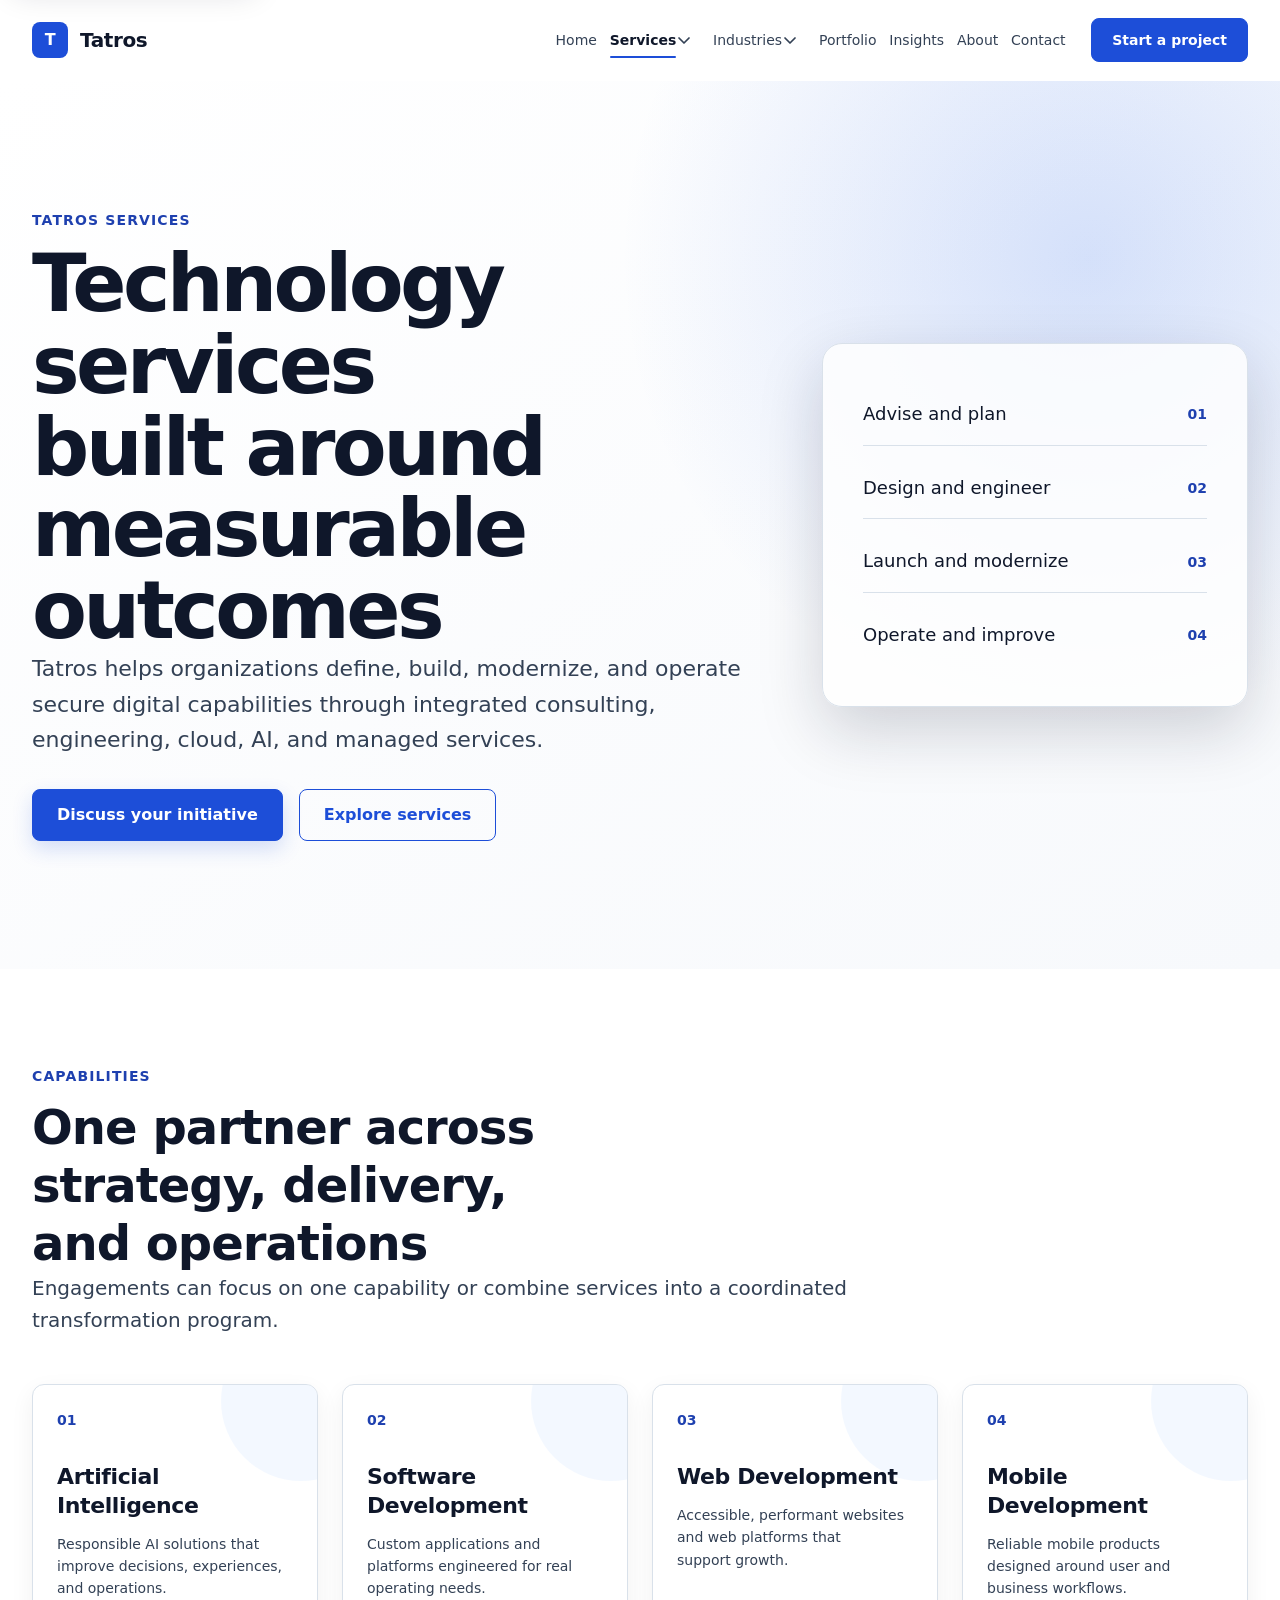
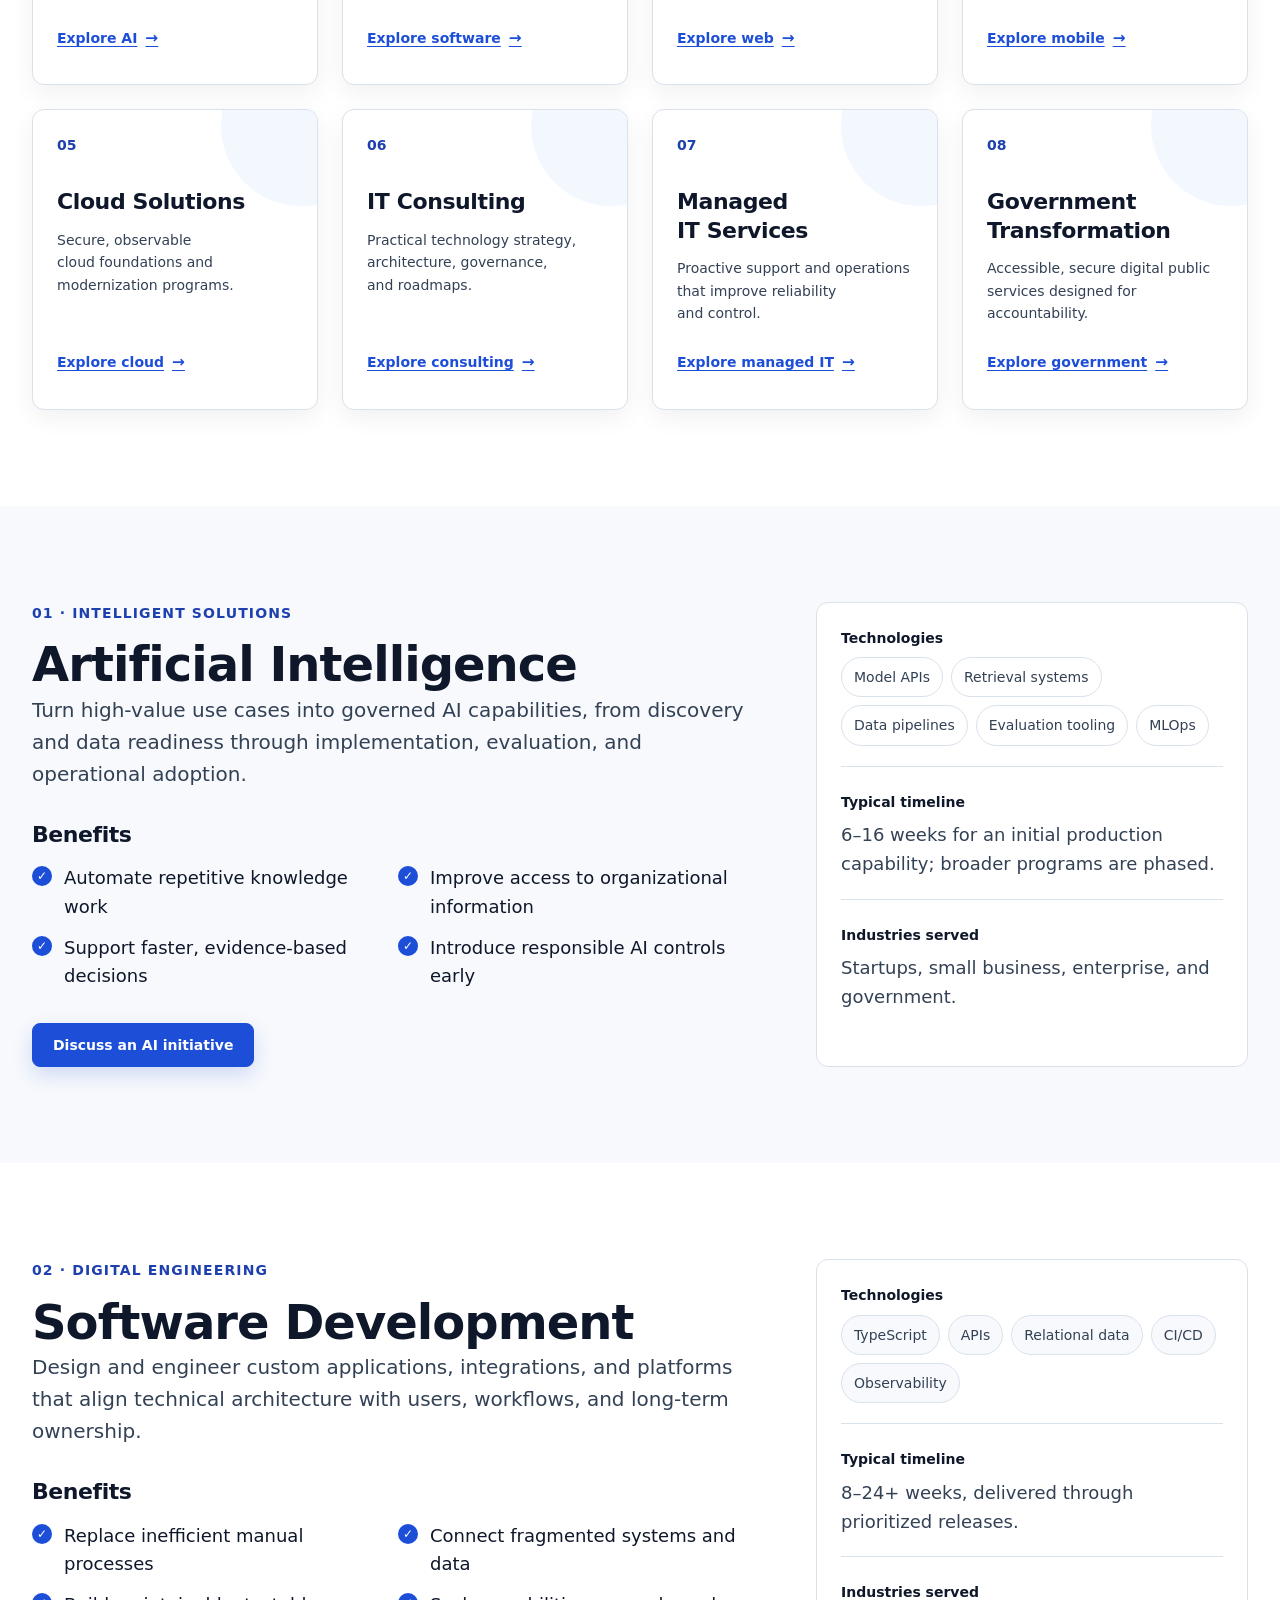
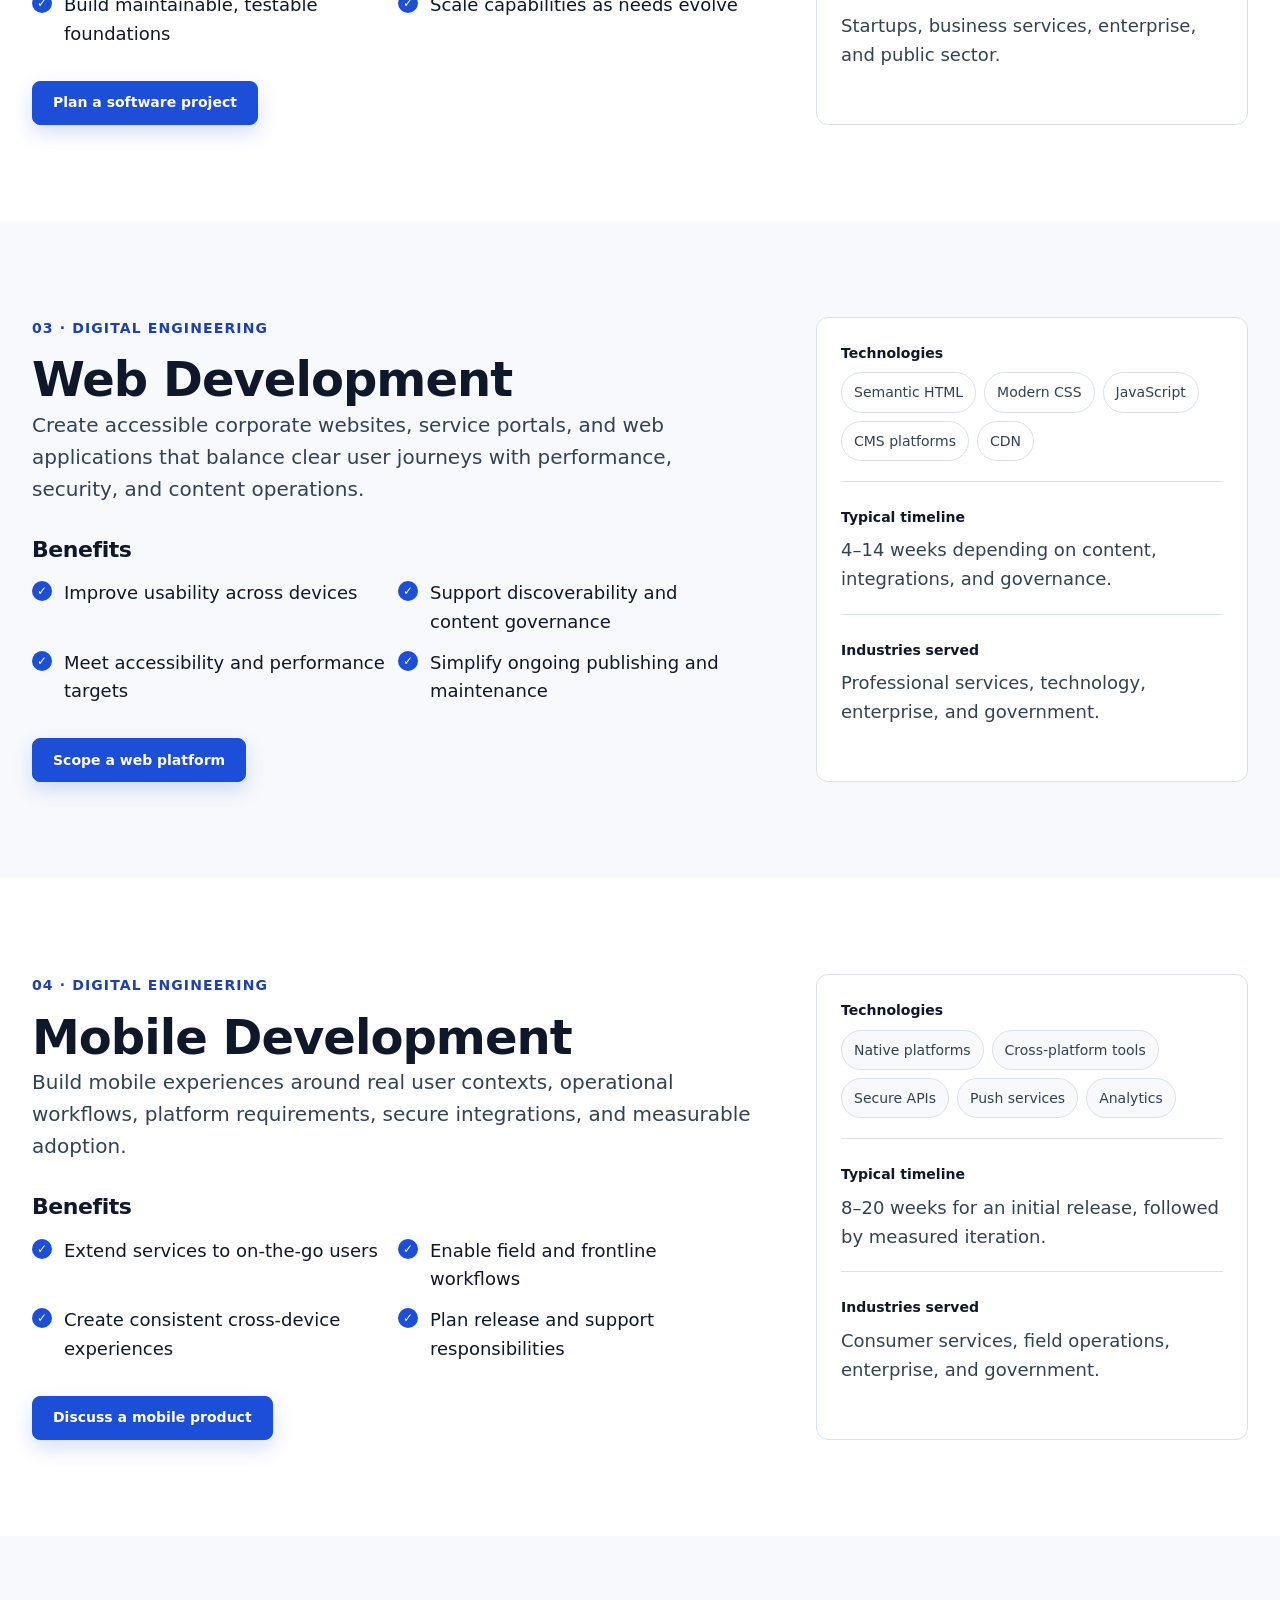
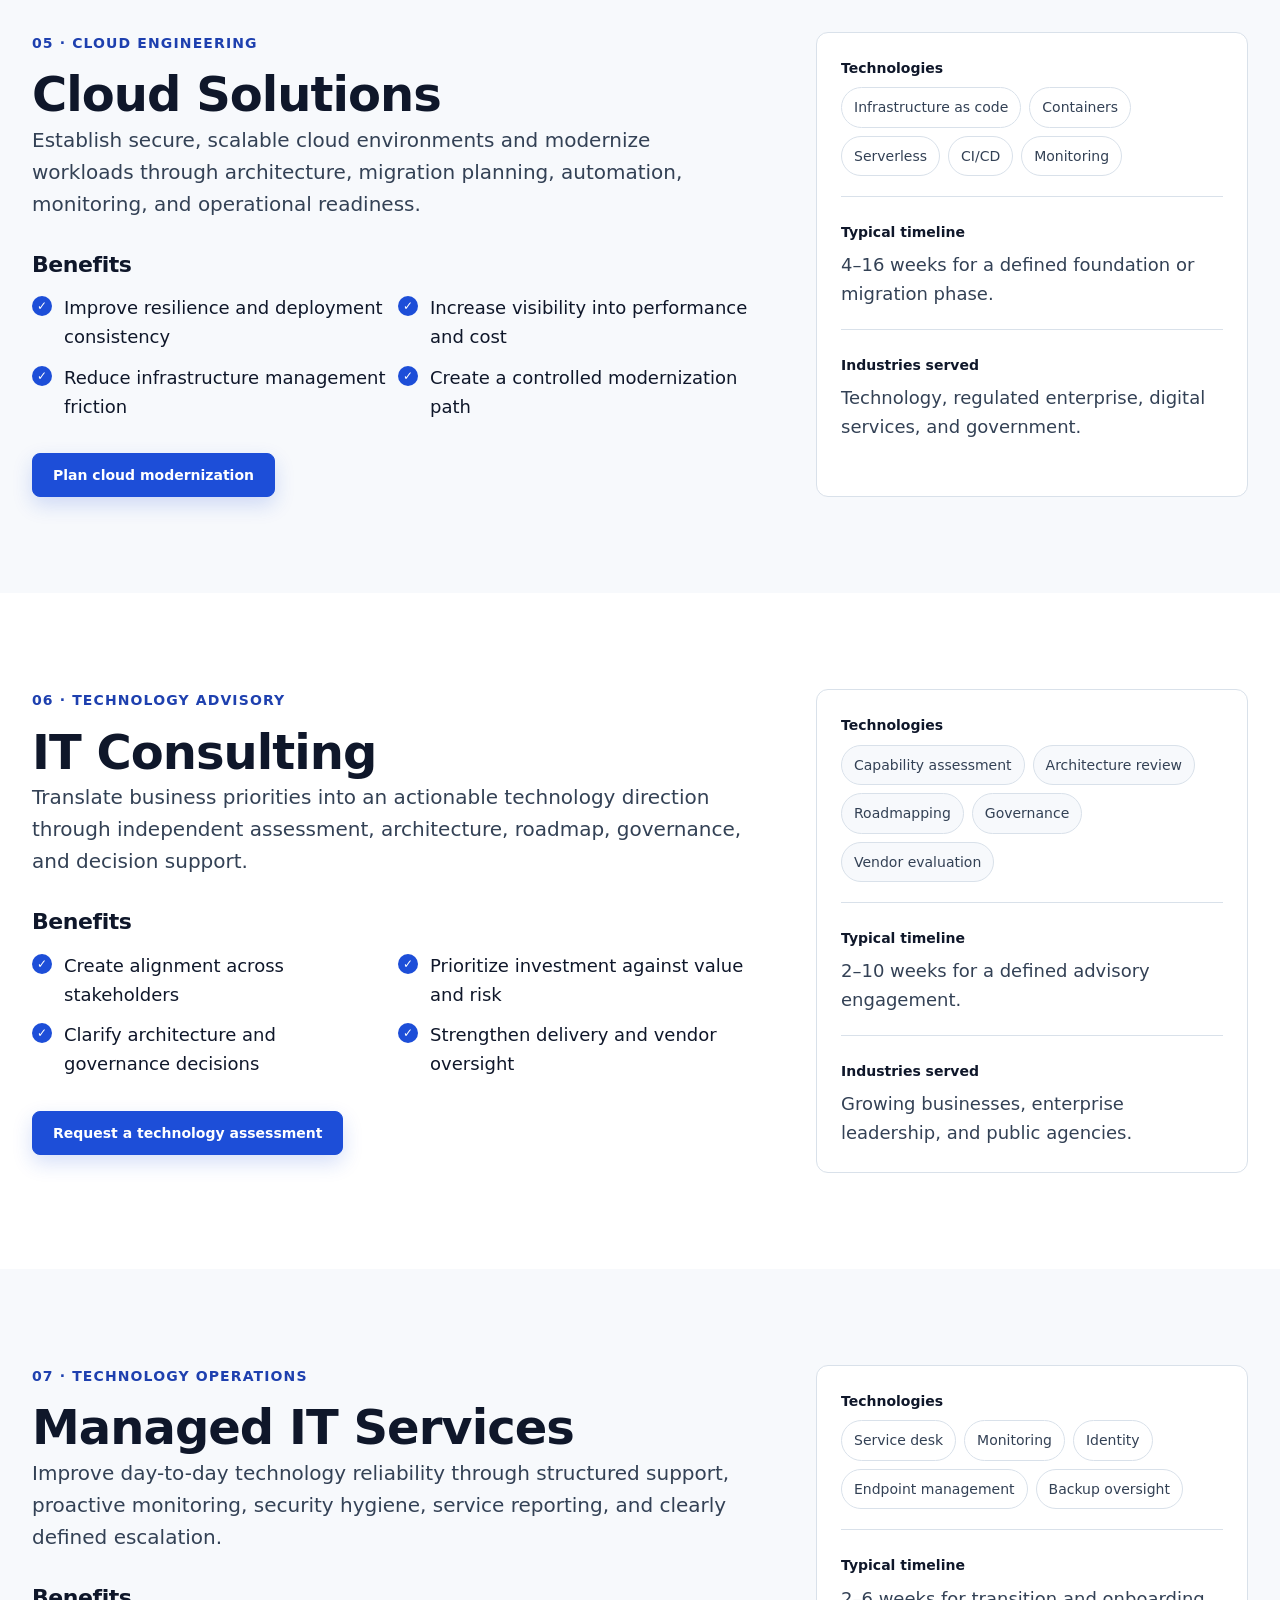
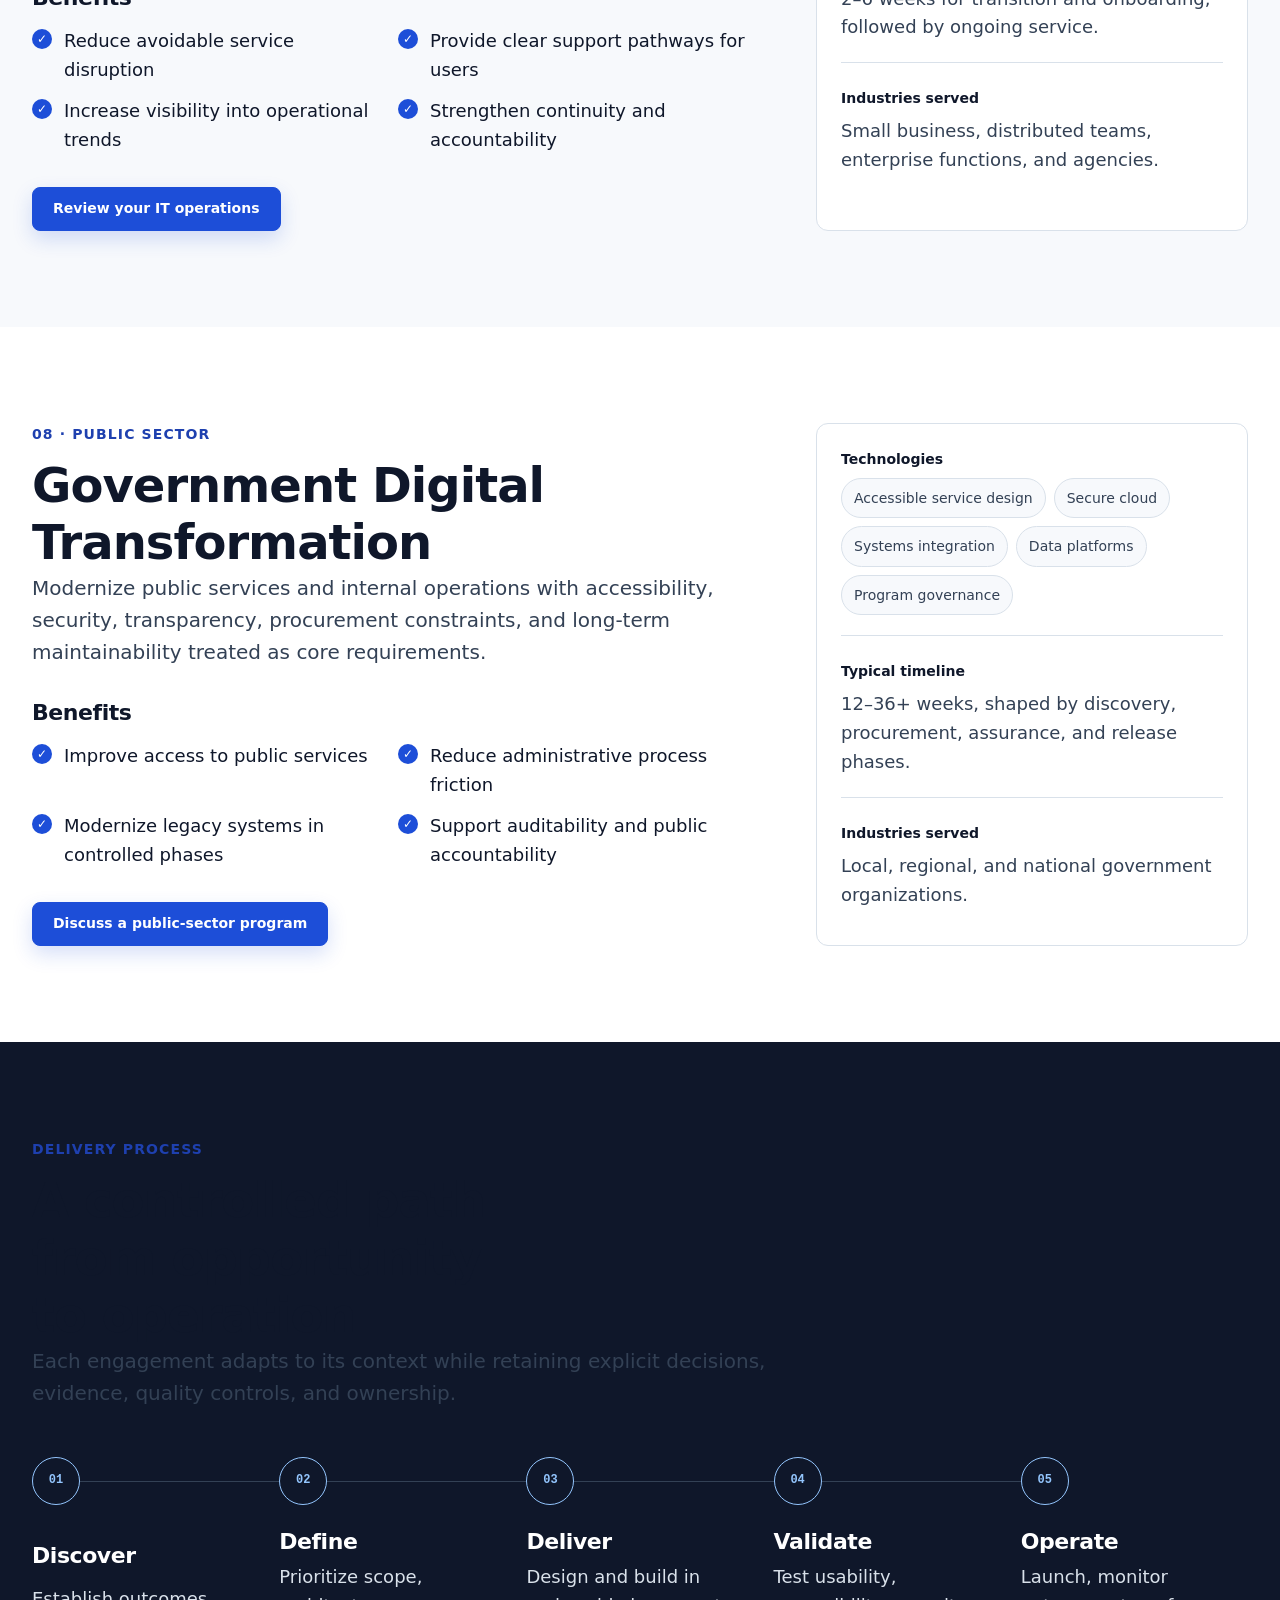
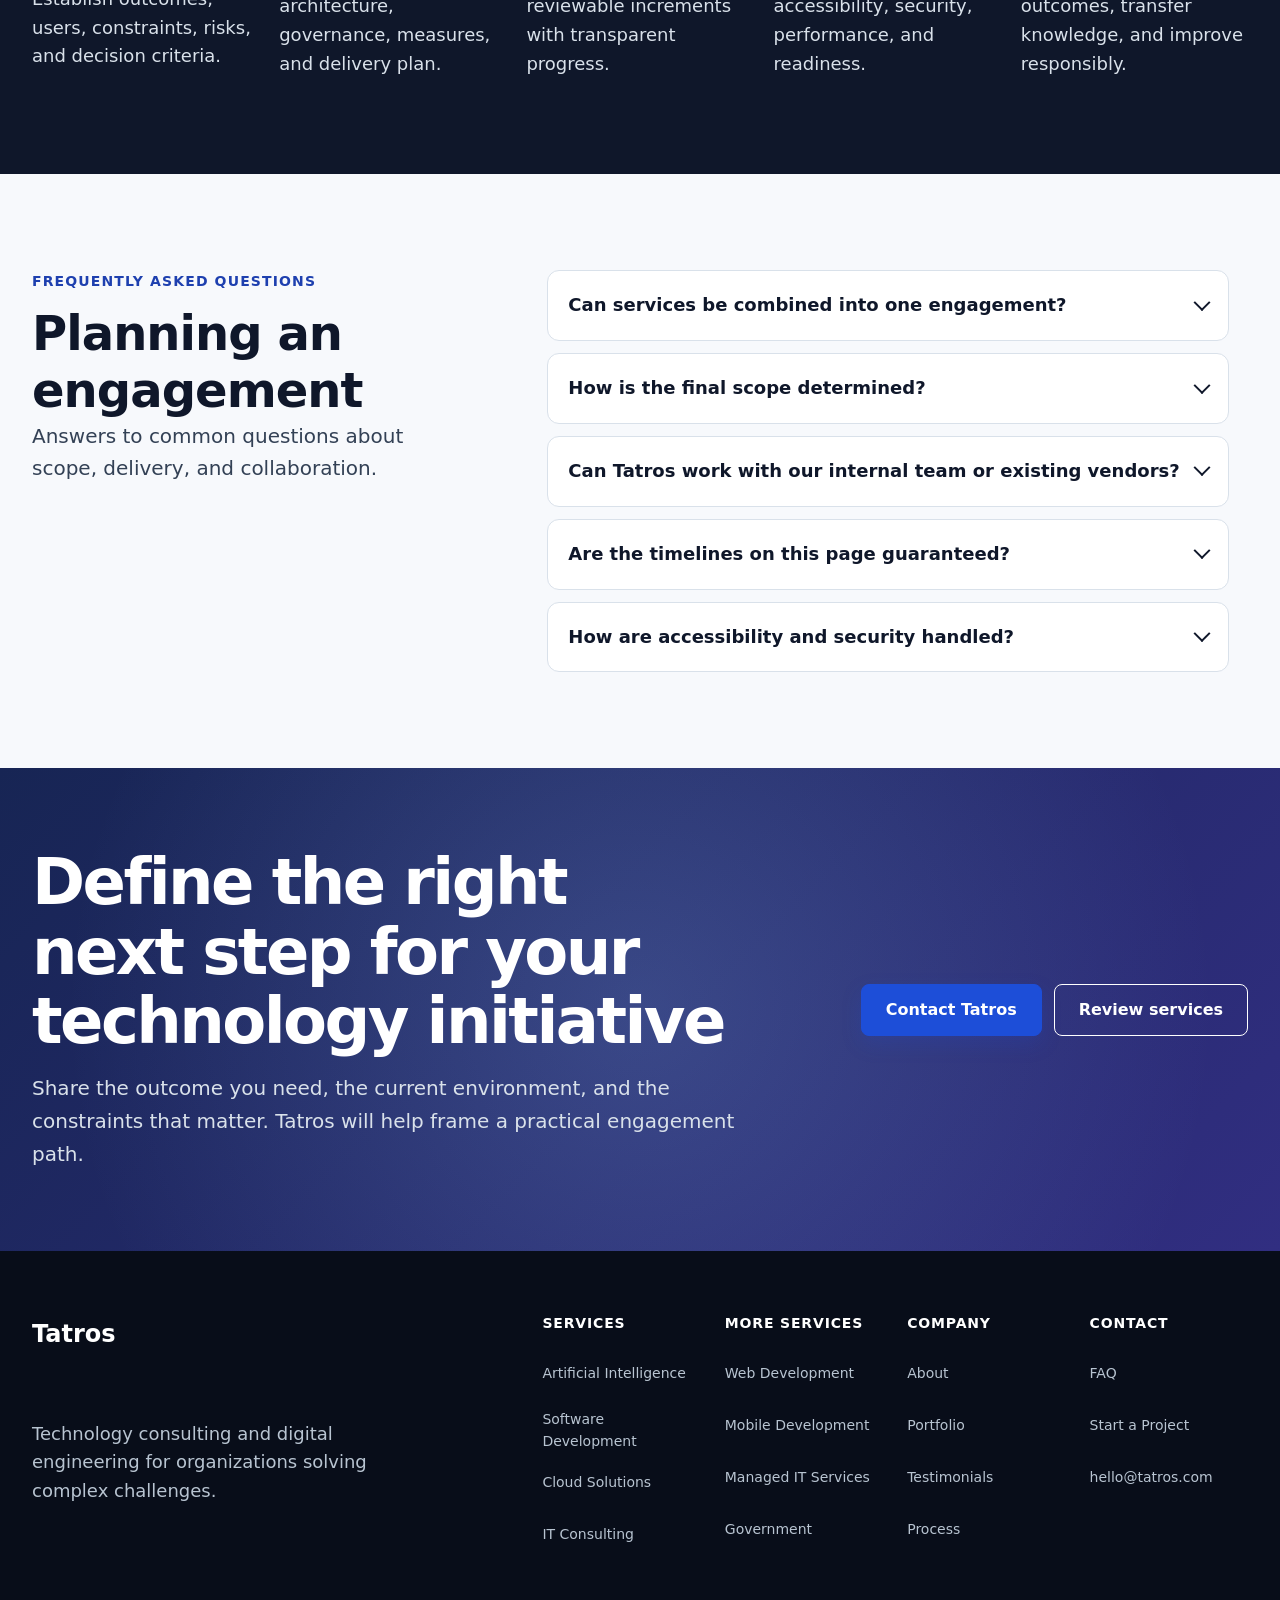
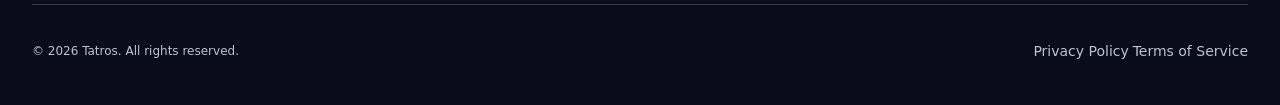
==== services.html @ bb22a1df "feat: integrate homepage, forms, and shared components" ====
<!doctype html>
<html lang="en">
  <head>
    <meta charset="utf-8">
    <meta name="viewport" content="width=device-width, initial-scale=1">
    <meta name="description" content="Explore Tatros services across artificial intelligence, software, web and mobile engineering, cloud, IT consulting, managed IT, and government digital transformation.">
    <title>Technology Consulting and Digital Engineering Services | Tatros</title>
    <link rel="stylesheet" href="css/main.css">
    <script src="js/components/navigation.js" defer></script>
  </head>
  <body>
    <a class="navigation__skip-link" href="#main-content">Skip to main content</a>

    <!-- ====================================================================
         Global Navigation
         ==================================================================== -->
    <header class="navigation" data-navigation>
      <div class="navigation__container l-container">
        <a class="navigation__logo" href="index.html" aria-label="Tatros home">
          <span class="navigation__logo-mark" aria-hidden="true">T</span>
          <span class="navigation__logo-text">Tatros</span>
        </a>
        <button class="navigation__menu-toggle" type="button" aria-expanded="false" aria-controls="primary-navigation" aria-label="Open navigation menu" data-navigation-toggle>
          <span class="navigation__menu-icon" aria-hidden="true"><span class="navigation__menu-icon-line"></span><span class="navigation__menu-icon-line"></span><span class="navigation__menu-icon-line"></span></span>
          <span class="navigation__menu-label">Menu</span>
        </button>
        <nav class="navigation__panel" id="primary-navigation" aria-label="Primary navigation" data-navigation-panel>
          <ul class="navigation__list" role="list">
            <li class="navigation__item"><a class="navigation__link" href="index.html">Home</a></li>
            <li class="navigation__item navigation__item--has-submenu" data-navigation-item>
              <div class="navigation__item-row">
                <a class="navigation__link" href="services.html" aria-current="page">Services</a>
                <button class="navigation__submenu-toggle" type="button" aria-haspopup="true" aria-expanded="false" aria-controls="services-menu" aria-label="Show Services menu" data-submenu-toggle>
                  <svg class="navigation__submenu-icon" viewBox="0 0 16 16" width="16" height="16" aria-hidden="true" focusable="false"><path d="m3 6 5 5 5-5" fill="none" stroke="currentColor" stroke-width="1.75" stroke-linecap="round" stroke-linejoin="round"></path></svg>
                </button>
              </div>
              <ul class="navigation__submenu" id="services-menu" role="list" data-submenu>
                <li><a class="navigation__submenu-link" href="#artificial-intelligence">Artificial Intelligence</a></li>
                <li><a class="navigation__submenu-link" href="#software-development">Software Development</a></li>
                <li><a class="navigation__submenu-link" href="#web-development">Web Development</a></li>
                <li><a class="navigation__submenu-link" href="#mobile-development">Mobile Development</a></li>
                <li><a class="navigation__submenu-link" href="#cloud-solutions">Cloud Solutions</a></li>
                <li><a class="navigation__submenu-link" href="#it-consulting">IT Consulting</a></li>
                <li><a class="navigation__submenu-link" href="#managed-it-services">Managed IT Services</a></li>
                <li><a class="navigation__submenu-link" href="#government-digital-transformation">Government Transformation</a></li>
              </ul>
            </li>
            <li class="navigation__item navigation__item--has-submenu" data-navigation-item>
              <div class="navigation__item-row">
                <a class="navigation__link" href="index.html#industries-title">Industries</a>
                <button class="navigation__submenu-toggle" type="button" aria-haspopup="true" aria-expanded="false" aria-controls="industries-menu" aria-label="Show Industries menu" data-submenu-toggle>
                  <svg class="navigation__submenu-icon" viewBox="0 0 16 16" width="16" height="16" aria-hidden="true" focusable="false"><path d="m3 6 5 5 5-5" fill="none" stroke="currentColor" stroke-width="1.75" stroke-linecap="round" stroke-linejoin="round"></path></svg>
                </button>
              </div>
              <ul class="navigation__submenu" id="industries-menu" role="list" data-submenu>
                <li><a class="navigation__submenu-link" href="index.html#industries-title">Startups</a></li>
                <li><a class="navigation__submenu-link" href="index.html#industries-title">Small Business</a></li>
                <li><a class="navigation__submenu-link" href="index.html#industries-title">Enterprise</a></li>
                <li><a class="navigation__submenu-link" href="#government-digital-transformation">Government</a></li>
              </ul>
            </li>
            <li class="navigation__item"><a class="navigation__link" href="index.html#projects-title">Portfolio</a></li>
            <li class="navigation__item"><a class="navigation__link" href="/blog/">Insights</a></li>
            <li class="navigation__item"><a class="navigation__link" href="index.html#why-tatros-title">About</a></li>
            <li class="navigation__item"><a class="navigation__link" href="#contact">Contact</a></li>
          </ul>
          <a class="navigation__cta" href="#contact">Start a project</a>
        </nav>
      </div>
      <button class="navigation__overlay" type="button" aria-label="Close navigation menu" tabindex="-1" data-navigation-overlay></button>
    </header>

    <main class="services-page" id="main-content" tabindex="-1">
      <!-- ==================================================================
           Services Hero
           ================================================================== -->
      <section class="services-page-hero" aria-labelledby="services-hero-title">
        <div class="services-page-hero__layout l-container">
          <div>
            <p class="services-page__eyebrow">Tatros Services</p>
            <h1 class="services-page-hero__title" id="services-hero-title">Technology services built around measurable outcomes</h1>
            <p class="services-page-hero__description">Tatros helps organizations define, build, modernize, and operate secure digital capabilities through integrated consulting, engineering, cloud, AI, and managed services.</p>
            <div class="services-page-hero__actions" aria-label="Services introduction actions">
              <a class="button button--primary button--large" href="#contact">Discuss your initiative</a>
              <a class="button button--outline button--large" href="#services-overview">Explore services</a>
            </div>
          </div>
          <aside class="services-page-hero__summary" aria-label="Service model summary">
            <div class="services-page-hero__summary-item"><span>Advise and plan</span><span class="services-page-hero__summary-index">01</span></div>
            <div class="services-page-hero__summary-item"><span>Design and engineer</span><span class="services-page-hero__summary-index">02</span></div>
            <div class="services-page-hero__summary-item"><span>Launch and modernize</span><span class="services-page-hero__summary-index">03</span></div>
            <div class="services-page-hero__summary-item"><span>Operate and improve</span><span class="services-page-hero__summary-index">04</span></div>
          </aside>
        </div>
      </section>

      <!-- ==================================================================
           Services Overview
           ================================================================== -->
      <section class="services-page__section" id="services-overview" aria-labelledby="services-overview-title">
        <div class="l-container">
          <header class="services-overview__header">
            <p class="services-page__eyebrow">Capabilities</p>
            <h2 class="services-page__heading" id="services-overview-title">One partner across strategy, delivery, and operations</h2>
            <p class="services-page__intro">Engagements can focus on one capability or combine services into a coordinated transformation program.</p>
          </header>
          <ul class="services-overview__grid" role="list">
            <li><article class="card card--service card--interactive services-overview__card"><div class="card__body"><span class="services-overview__number">01</span><h3 class="card__title">Artificial Intelligence</h3><p class="card__description">Responsible AI solutions that improve decisions, experiences, and operations.</p></div><footer class="card__footer"><a class="card__link" href="#artificial-intelligence">Explore AI</a></footer></article></li>
            <li><article class="card card--service card--interactive services-overview__card"><div class="card__body"><span class="services-overview__number">02</span><h3 class="card__title">Software Development</h3><p class="card__description">Custom applications and platforms engineered for real operating needs.</p></div><footer class="card__footer"><a class="card__link" href="#software-development">Explore software</a></footer></article></li>
            <li><article class="card card--service card--interactive services-overview__card"><div class="card__body"><span class="services-overview__number">03</span><h3 class="card__title">Web Development</h3><p class="card__description">Accessible, performant websites and web platforms that support growth.</p></div><footer class="card__footer"><a class="card__link" href="#web-development">Explore web</a></footer></article></li>
            <li><article class="card card--service card--interactive services-overview__card"><div class="card__body"><span class="services-overview__number">04</span><h3 class="card__title">Mobile Development</h3><p class="card__description">Reliable mobile products designed around user and business workflows.</p></div><footer class="card__footer"><a class="card__link" href="#mobile-development">Explore mobile</a></footer></article></li>
            <li><article class="card card--service card--interactive services-overview__card"><div class="card__body"><span class="services-overview__number">05</span><h3 class="card__title">Cloud Solutions</h3><p class="card__description">Secure, observable cloud foundations and modernization programs.</p></div><footer class="card__footer"><a class="card__link" href="#cloud-solutions">Explore cloud</a></footer></article></li>
            <li><article class="card card--service card--interactive services-overview__card"><div class="card__body"><span class="services-overview__number">06</span><h3 class="card__title">IT Consulting</h3><p class="card__description">Practical technology strategy, architecture, governance, and roadmaps.</p></div><footer class="card__footer"><a class="card__link" href="#it-consulting">Explore consulting</a></footer></article></li>
            <li><article class="card card--service card--interactive services-overview__card"><div class="card__body"><span class="services-overview__number">07</span><h3 class="card__title">Managed IT Services</h3><p class="card__description">Proactive support and operations that improve reliability and control.</p></div><footer class="card__footer"><a class="card__link" href="#managed-it-services">Explore managed IT</a></footer></article></li>
            <li><article class="card card--service card--interactive services-overview__card"><div class="card__body"><span class="services-overview__number">08</span><h3 class="card__title">Government Transformation</h3><p class="card__description">Accessible, secure digital public services designed for accountability.</p></div><footer class="card__footer"><a class="card__link" href="#government-digital-transformation">Explore government</a></footer></article></li>
          </ul>
        </div>
      </section>

      <!-- ==================================================================
           Artificial Intelligence
           ================================================================== -->
      <section class="services-page__section services-page__section--subtle service-detail" id="artificial-intelligence" aria-labelledby="artificial-intelligence-title">
        <div class="service-detail__layout l-container">
          <div><p class="services-page__eyebrow">01 · Intelligent Solutions</p><h2 id="artificial-intelligence-title">Artificial Intelligence</h2><p class="service-detail__description">Turn high-value use cases into governed AI capabilities, from discovery and data readiness through implementation, evaluation, and operational adoption.</p><h3 class="service-detail__subheading">Benefits</h3><ul class="service-detail__benefits"><li class="service-detail__benefit">Automate repetitive knowledge work</li><li class="service-detail__benefit">Improve access to organizational information</li><li class="service-detail__benefit">Support faster, evidence-based decisions</li><li class="service-detail__benefit">Introduce responsible AI controls early</li></ul><div class="service-detail__actions"><a class="button button--primary" href="#contact">Discuss an AI initiative</a></div></div>
          <aside class="card card--feature" aria-label="Artificial Intelligence engagement details"><div class="card__body"><dl class="service-detail__facts"><div class="service-detail__fact"><dt>Technologies</dt><dd><ul class="service-detail__technologies" role="list"><li class="service-detail__technology">Model APIs</li><li class="service-detail__technology">Retrieval systems</li><li class="service-detail__technology">Data pipelines</li><li class="service-detail__technology">Evaluation tooling</li><li class="service-detail__technology">MLOps</li></ul></dd></div><div class="service-detail__fact"><dt>Typical timeline</dt><dd>6–16 weeks for an initial production capability; broader programs are phased.</dd></div><div class="service-detail__fact"><dt>Industries served</dt><dd>Startups, small business, enterprise, and government.</dd></div></dl></div></aside>
        </div>
      </section>

      <!-- ==================================================================
           Software Development
           ================================================================== -->
      <section class="services-page__section service-detail" id="software-development" aria-labelledby="software-development-title">
        <div class="service-detail__layout l-container">
          <div><p class="services-page__eyebrow">02 · Digital Engineering</p><h2 id="software-development-title">Software Development</h2><p class="service-detail__description">Design and engineer custom applications, integrations, and platforms that align technical architecture with users, workflows, and long-term ownership.</p><h3 class="service-detail__subheading">Benefits</h3><ul class="service-detail__benefits"><li class="service-detail__benefit">Replace inefficient manual processes</li><li class="service-detail__benefit">Connect fragmented systems and data</li><li class="service-detail__benefit">Build maintainable, testable foundations</li><li class="service-detail__benefit">Scale capabilities as needs evolve</li></ul><div class="service-detail__actions"><a class="button button--primary" href="#contact">Plan a software project</a></div></div>
          <aside class="card card--feature" aria-label="Software Development engagement details"><div class="card__body"><dl class="service-detail__facts"><div class="service-detail__fact"><dt>Technologies</dt><dd><ul class="service-detail__technologies" role="list"><li class="service-detail__technology">TypeScript</li><li class="service-detail__technology">APIs</li><li class="service-detail__technology">Relational data</li><li class="service-detail__technology">CI/CD</li><li class="service-detail__technology">Observability</li></ul></dd></div><div class="service-detail__fact"><dt>Typical timeline</dt><dd>8–24+ weeks, delivered through prioritized releases.</dd></div><div class="service-detail__fact"><dt>Industries served</dt><dd>Startups, business services, enterprise, and public sector.</dd></div></dl></div></aside>
        </div>
      </section>

      <!-- ==================================================================
           Web Development
           ================================================================== -->
      <section class="services-page__section services-page__section--subtle service-detail" id="web-development" aria-labelledby="web-development-title">
        <div class="service-detail__layout l-container">
          <div><p class="services-page__eyebrow">03 · Digital Engineering</p><h2 id="web-development-title">Web Development</h2><p class="service-detail__description">Create accessible corporate websites, service portals, and web applications that balance clear user journeys with performance, security, and content operations.</p><h3 class="service-detail__subheading">Benefits</h3><ul class="service-detail__benefits"><li class="service-detail__benefit">Improve usability across devices</li><li class="service-detail__benefit">Support discoverability and content governance</li><li class="service-detail__benefit">Meet accessibility and performance targets</li><li class="service-detail__benefit">Simplify ongoing publishing and maintenance</li></ul><div class="service-detail__actions"><a class="button button--primary" href="#contact">Scope a web platform</a></div></div>
          <aside class="card card--feature" aria-label="Web Development engagement details"><div class="card__body"><dl class="service-detail__facts"><div class="service-detail__fact"><dt>Technologies</dt><dd><ul class="service-detail__technologies" role="list"><li class="service-detail__technology">Semantic HTML</li><li class="service-detail__technology">Modern CSS</li><li class="service-detail__technology">JavaScript</li><li class="service-detail__technology">CMS platforms</li><li class="service-detail__technology">CDN</li></ul></dd></div><div class="service-detail__fact"><dt>Typical timeline</dt><dd>4–14 weeks depending on content, integrations, and governance.</dd></div><div class="service-detail__fact"><dt>Industries served</dt><dd>Professional services, technology, enterprise, and government.</dd></div></dl></div></aside>
        </div>
      </section>

      <!-- ==================================================================
           Mobile Development
           ================================================================== -->
      <section class="services-page__section service-detail" id="mobile-development" aria-labelledby="mobile-development-title">
        <div class="service-detail__layout l-container">
          <div><p class="services-page__eyebrow">04 · Digital Engineering</p><h2 id="mobile-development-title">Mobile Development</h2><p class="service-detail__description">Build mobile experiences around real user contexts, operational workflows, platform requirements, secure integrations, and measurable adoption.</p><h3 class="service-detail__subheading">Benefits</h3><ul class="service-detail__benefits"><li class="service-detail__benefit">Extend services to on-the-go users</li><li class="service-detail__benefit">Enable field and frontline workflows</li><li class="service-detail__benefit">Create consistent cross-device experiences</li><li class="service-detail__benefit">Plan release and support responsibilities</li></ul><div class="service-detail__actions"><a class="button button--primary" href="#contact">Discuss a mobile product</a></div></div>
          <aside class="card card--feature" aria-label="Mobile Development engagement details"><div class="card__body"><dl class="service-detail__facts"><div class="service-detail__fact"><dt>Technologies</dt><dd><ul class="service-detail__technologies" role="list"><li class="service-detail__technology">Native platforms</li><li class="service-detail__technology">Cross-platform tools</li><li class="service-detail__technology">Secure APIs</li><li class="service-detail__technology">Push services</li><li class="service-detail__technology">Analytics</li></ul></dd></div><div class="service-detail__fact"><dt>Typical timeline</dt><dd>8–20 weeks for an initial release, followed by measured iteration.</dd></div><div class="service-detail__fact"><dt>Industries served</dt><dd>Consumer services, field operations, enterprise, and government.</dd></div></dl></div></aside>
        </div>
      </section>

      <!-- ==================================================================
           Cloud Solutions
           ================================================================== -->
      <section class="services-page__section services-page__section--subtle service-detail" id="cloud-solutions" aria-labelledby="cloud-solutions-title">
        <div class="service-detail__layout l-container">
          <div><p class="services-page__eyebrow">05 · Cloud Engineering</p><h2 id="cloud-solutions-title">Cloud Solutions</h2><p class="service-detail__description">Establish secure, scalable cloud environments and modernize workloads through architecture, migration planning, automation, monitoring, and operational readiness.</p><h3 class="service-detail__subheading">Benefits</h3><ul class="service-detail__benefits"><li class="service-detail__benefit">Improve resilience and deployment consistency</li><li class="service-detail__benefit">Increase visibility into performance and cost</li><li class="service-detail__benefit">Reduce infrastructure management friction</li><li class="service-detail__benefit">Create a controlled modernization path</li></ul><div class="service-detail__actions"><a class="button button--primary" href="#contact">Plan cloud modernization</a></div></div>
          <aside class="card card--feature" aria-label="Cloud Solutions engagement details"><div class="card__body"><dl class="service-detail__facts"><div class="service-detail__fact"><dt>Technologies</dt><dd><ul class="service-detail__technologies" role="list"><li class="service-detail__technology">Infrastructure as code</li><li class="service-detail__technology">Containers</li><li class="service-detail__technology">Serverless</li><li class="service-detail__technology">CI/CD</li><li class="service-detail__technology">Monitoring</li></ul></dd></div><div class="service-detail__fact"><dt>Typical timeline</dt><dd>4–16 weeks for a defined foundation or migration phase.</dd></div><div class="service-detail__fact"><dt>Industries served</dt><dd>Technology, regulated enterprise, digital services, and government.</dd></div></dl></div></aside>
        </div>
      </section>

      <!-- ==================================================================
           IT Consulting
           ================================================================== -->
      <section class="services-page__section service-detail" id="it-consulting" aria-labelledby="it-consulting-title">
        <div class="service-detail__layout l-container">
          <div><p class="services-page__eyebrow">06 · Technology Advisory</p><h2 id="it-consulting-title">IT Consulting</h2><p class="service-detail__description">Translate business priorities into an actionable technology direction through independent assessment, architecture, roadmap, governance, and decision support.</p><h3 class="service-detail__subheading">Benefits</h3><ul class="service-detail__benefits"><li class="service-detail__benefit">Create alignment across stakeholders</li><li class="service-detail__benefit">Prioritize investment against value and risk</li><li class="service-detail__benefit">Clarify architecture and governance decisions</li><li class="service-detail__benefit">Strengthen delivery and vendor oversight</li></ul><div class="service-detail__actions"><a class="button button--primary" href="#contact">Request a technology assessment</a></div></div>
          <aside class="card card--feature" aria-label="IT Consulting engagement details"><div class="card__body"><dl class="service-detail__facts"><div class="service-detail__fact"><dt>Technologies</dt><dd><ul class="service-detail__technologies" role="list"><li class="service-detail__technology">Capability assessment</li><li class="service-detail__technology">Architecture review</li><li class="service-detail__technology">Roadmapping</li><li class="service-detail__technology">Governance</li><li class="service-detail__technology">Vendor evaluation</li></ul></dd></div><div class="service-detail__fact"><dt>Typical timeline</dt><dd>2–10 weeks for a defined advisory engagement.</dd></div><div class="service-detail__fact"><dt>Industries served</dt><dd>Growing businesses, enterprise leadership, and public agencies.</dd></div></dl></div></aside>
        </div>
      </section>

      <!-- ==================================================================
           Managed IT Services
           ================================================================== -->
      <section class="services-page__section services-page__section--subtle service-detail" id="managed-it-services" aria-labelledby="managed-it-services-title">
        <div class="service-detail__layout l-container">
          <div><p class="services-page__eyebrow">07 · Technology Operations</p><h2 id="managed-it-services-title">Managed IT Services</h2><p class="service-detail__description">Improve day-to-day technology reliability through structured support, proactive monitoring, security hygiene, service reporting, and clearly defined escalation.</p><h3 class="service-detail__subheading">Benefits</h3><ul class="service-detail__benefits"><li class="service-detail__benefit">Reduce avoidable service disruption</li><li class="service-detail__benefit">Provide clear support pathways for users</li><li class="service-detail__benefit">Increase visibility into operational trends</li><li class="service-detail__benefit">Strengthen continuity and accountability</li></ul><div class="service-detail__actions"><a class="button button--primary" href="#contact">Review your IT operations</a></div></div>
          <aside class="card card--feature" aria-label="Managed IT Services engagement details"><div class="card__body"><dl class="service-detail__facts"><div class="service-detail__fact"><dt>Technologies</dt><dd><ul class="service-detail__technologies" role="list"><li class="service-detail__technology">Service desk</li><li class="service-detail__technology">Monitoring</li><li class="service-detail__technology">Identity</li><li class="service-detail__technology">Endpoint management</li><li class="service-detail__technology">Backup oversight</li></ul></dd></div><div class="service-detail__fact"><dt>Typical timeline</dt><dd>2–6 weeks for transition and onboarding, followed by ongoing service.</dd></div><div class="service-detail__fact"><dt>Industries served</dt><dd>Small business, distributed teams, enterprise functions, and agencies.</dd></div></dl></div></aside>
        </div>
      </section>

      <!-- ==================================================================
           Government Digital Transformation
           ================================================================== -->
      <section class="services-page__section service-detail" id="government-digital-transformation" aria-labelledby="government-digital-transformation-title">
        <div class="service-detail__layout l-container">
          <div><p class="services-page__eyebrow">08 · Public Sector</p><h2 id="government-digital-transformation-title">Government Digital Transformation</h2><p class="service-detail__description">Modernize public services and internal operations with accessibility, security, transparency, procurement constraints, and long-term maintainability treated as core requirements.</p><h3 class="service-detail__subheading">Benefits</h3><ul class="service-detail__benefits"><li class="service-detail__benefit">Improve access to public services</li><li class="service-detail__benefit">Reduce administrative process friction</li><li class="service-detail__benefit">Modernize legacy systems in controlled phases</li><li class="service-detail__benefit">Support auditability and public accountability</li></ul><div class="service-detail__actions"><a class="button button--primary" href="#contact">Discuss a public-sector program</a></div></div>
          <aside class="card card--feature" aria-label="Government Digital Transformation engagement details"><div class="card__body"><dl class="service-detail__facts"><div class="service-detail__fact"><dt>Technologies</dt><dd><ul class="service-detail__technologies" role="list"><li class="service-detail__technology">Accessible service design</li><li class="service-detail__technology">Secure cloud</li><li class="service-detail__technology">Systems integration</li><li class="service-detail__technology">Data platforms</li><li class="service-detail__technology">Program governance</li></ul></dd></div><div class="service-detail__fact"><dt>Typical timeline</dt><dd>12–36+ weeks, shaped by discovery, procurement, assurance, and release phases.</dd></div><div class="service-detail__fact"><dt>Industries served</dt><dd>Local, regional, and national government organizations.</dd></div></dl></div></aside>
        </div>
      </section>

      <!-- ==================================================================
           Delivery Process
           ================================================================== -->
      <section class="services-page__section homepage-section--strong" id="process" aria-labelledby="services-process-title">
        <div class="l-container">
          <header class="services-process__header"><p class="services-page__eyebrow">Delivery Process</p><h2 class="services-page__heading" id="services-process-title">A controlled path from opportunity to operation</h2><p class="services-page__intro">Each engagement adapts to its context while retaining explicit decisions, evidence, quality controls, and ownership.</p></header>
          <ol class="process-list">
            <li class="process-step"><div class="process-step__content"><h3 class="process-step__title">Discover</h3><p class="process-step__description">Establish outcomes, users, constraints, risks, and decision criteria.</p></div></li>
            <li class="process-step"><div class="process-step__content"><h3 class="process-step__title">Define</h3><p class="process-step__description">Prioritize scope, architecture, governance, measures, and delivery plan.</p></div></li>
            <li class="process-step"><div class="process-step__content"><h3 class="process-step__title">Deliver</h3><p class="process-step__description">Design and build in reviewable increments with transparent progress.</p></div></li>
            <li class="process-step"><div class="process-step__content"><h3 class="process-step__title">Validate</h3><p class="process-step__description">Test usability, accessibility, security, performance, and readiness.</p></div></li>
            <li class="process-step"><div class="process-step__content"><h3 class="process-step__title">Operate</h3><p class="process-step__description">Launch, monitor outcomes, transfer knowledge, and improve responsibly.</p></div></li>
          </ol>
        </div>
      </section>

      <!-- ==================================================================
           Frequently Asked Questions
           ================================================================== -->
      <section class="services-page__section services-page__section--subtle" id="faq" aria-labelledby="services-faq-title">
        <div class="services-faq__layout l-container">
          <header class="services-faq__header"><p class="services-page__eyebrow">Frequently Asked Questions</p><h2 class="services-page__heading" id="services-faq-title">Planning an engagement</h2><p class="services-page__intro">Answers to common questions about scope, delivery, and collaboration.</p></header>
          <div class="faq-list">
            <details class="faq-item"><summary class="faq-item__question">Can services be combined into one engagement?</summary><div class="faq-item__answer"><p>Yes. Tatros can combine advisory, design, engineering, cloud, AI, and operational support around one outcome with clear ownership across workstreams.</p></div></details>
            <details class="faq-item"><summary class="faq-item__question">How is the final scope determined?</summary><div class="faq-item__answer"><p>Scope follows a structured discussion of objectives, users, current systems, dependencies, risks, budget context, timing, and evidence required for success.</p></div></details>
            <details class="faq-item"><summary class="faq-item__question">Can Tatros work with our internal team or existing vendors?</summary><div class="faq-item__answer"><p>Yes. Responsibilities, interfaces, decision rights, and knowledge-transfer expectations are defined early so internal teams and partners can work effectively together.</p></div></details>
            <details class="faq-item"><summary class="faq-item__question">Are the timelines on this page guaranteed?</summary><div class="faq-item__answer"><p>No. They are planning ranges. A delivery estimate is produced after dependencies, assurance requirements, procurement, content, integrations, and scope are understood.</p></div></details>
            <details class="faq-item"><summary class="faq-item__question">How are accessibility and security handled?</summary><div class="faq-item__answer"><p>Both are lifecycle requirements. Applicable standards, threats, controls, testing, evidence, and ongoing ownership are defined for the specific engagement.</p></div></details>
          </div>
        </div>
      </section>

      <!-- ==================================================================
           Contact Call To Action
           ================================================================== -->
      <section class="final-cta services-contact-cta" id="contact" aria-labelledby="services-contact-title">
        <div class="final-cta__layout l-container">
          <div class="final-cta__content"><h2 class="final-cta__title" id="services-contact-title">Define the right next step for your technology initiative</h2><p class="final-cta__description">Share the outcome you need, the current environment, and the constraints that matter. Tatros will help frame a practical engagement path.</p></div>
          <div class="final-cta__actions" aria-label="Contact actions"><a class="button button--primary button--large" href="mailto:hello@tatros.com">Contact Tatros</a><a class="button button--outline button--large" href="#services-overview">Review services</a></div>
        </div>
      </section>
    </main>

    <!-- ====================================================================
         Global Footer
         ==================================================================== -->
    <footer class="site-footer">
      <div class="l-container">
        <div class="site-footer__grid">
          <div class="site-footer__brand"><a class="site-footer__logo" href="index.html" aria-label="Tatros home">Tatros</a><p class="site-footer__description">Technology consulting and digital engineering for organizations solving complex challenges.</p></div>
          <nav class="site-footer__navigation" aria-label="Footer navigation">
            <div class="site-footer__group"><h2 class="site-footer__heading">Services</h2><ul class="site-footer__list" role="list"><li><a class="site-footer__link" href="#artificial-intelligence">Artificial Intelligence</a></li><li><a class="site-footer__link" href="#software-development">Software Development</a></li><li><a class="site-footer__link" href="#cloud-solutions">Cloud Solutions</a></li><li><a class="site-footer__link" href="#it-consulting">IT Consulting</a></li></ul></div>
            <div class="site-footer__group"><h2 class="site-footer__heading">More Services</h2><ul class="site-footer__list" role="list"><li><a class="site-footer__link" href="#web-development">Web Development</a></li><li><a class="site-footer__link" href="#mobile-development">Mobile Development</a></li><li><a class="site-footer__link" href="#managed-it-services">Managed IT Services</a></li><li><a class="site-footer__link" href="#government-digital-transformation">Government</a></li></ul></div>
            <div class="site-footer__group"><h2 class="site-footer__heading">Company</h2><ul class="site-footer__list" role="list"><li><a class="site-footer__link" href="index.html#why-tatros-title">About</a></li><li><a class="site-footer__link" href="index.html#projects-title">Portfolio</a></li><li><a class="site-footer__link" href="index.html#testimonials-title">Testimonials</a></li><li><a class="site-footer__link" href="#process">Process</a></li></ul></div>
            <div class="site-footer__group"><h2 class="site-footer__heading">Contact</h2><ul class="site-footer__list" role="list"><li><a class="site-footer__link" href="#faq">FAQ</a></li><li><a class="site-footer__link" href="#contact">Start a Project</a></li><li><a class="site-footer__link" href="mailto:hello@tatros.com">hello@tatros.com</a></li></ul></div>
          </nav>
        </div>
        <div class="site-footer__legal"><p>&copy; 2026 Tatros. All rights reserved.</p><div><a class="site-footer__link" href="privacy-policy.html">Privacy Policy</a> <a class="site-footer__link" href="terms-of-service.html">Terms of Service</a></div></div>
      </div>
    </footer>
  </body>
</html>
---- css/main.css ----
/* ==========================================================================
   Tatros stylesheet manifest
   Imports are ordered from foundations to layout and components.
   ========================================================================== */

@import url("base/tokens.css");
@import url("base/reset.css");
@import url("base/base.css");
@import url("base/utilities.css");

@import url("layout/container.css");
@import url("layout/grid.css");

@import url("components/navigation.css");
@import url("components/hero.css");
@import url("components/services.css");
@import url("components/buttons.css");
@import url("components/cards.css");
@import url("components/homepage-sections.css");
@import url("pages/services.css");
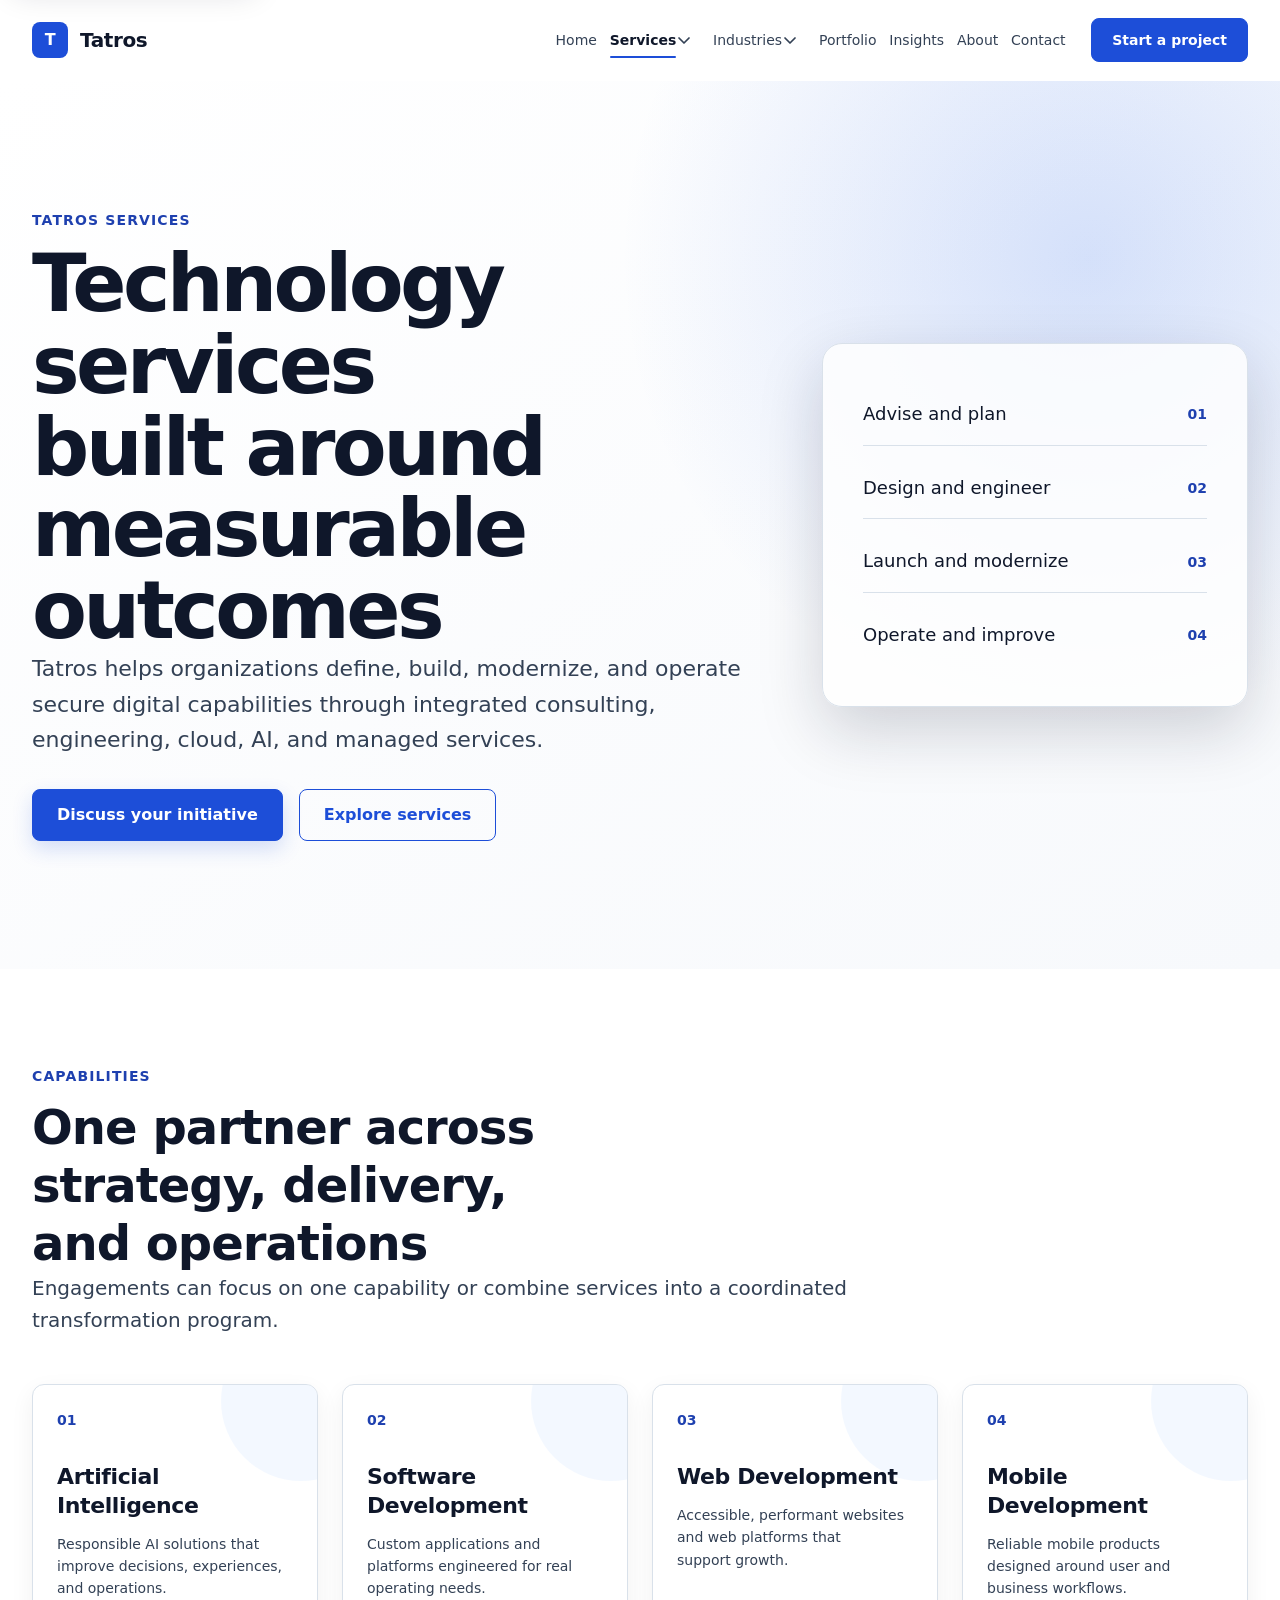
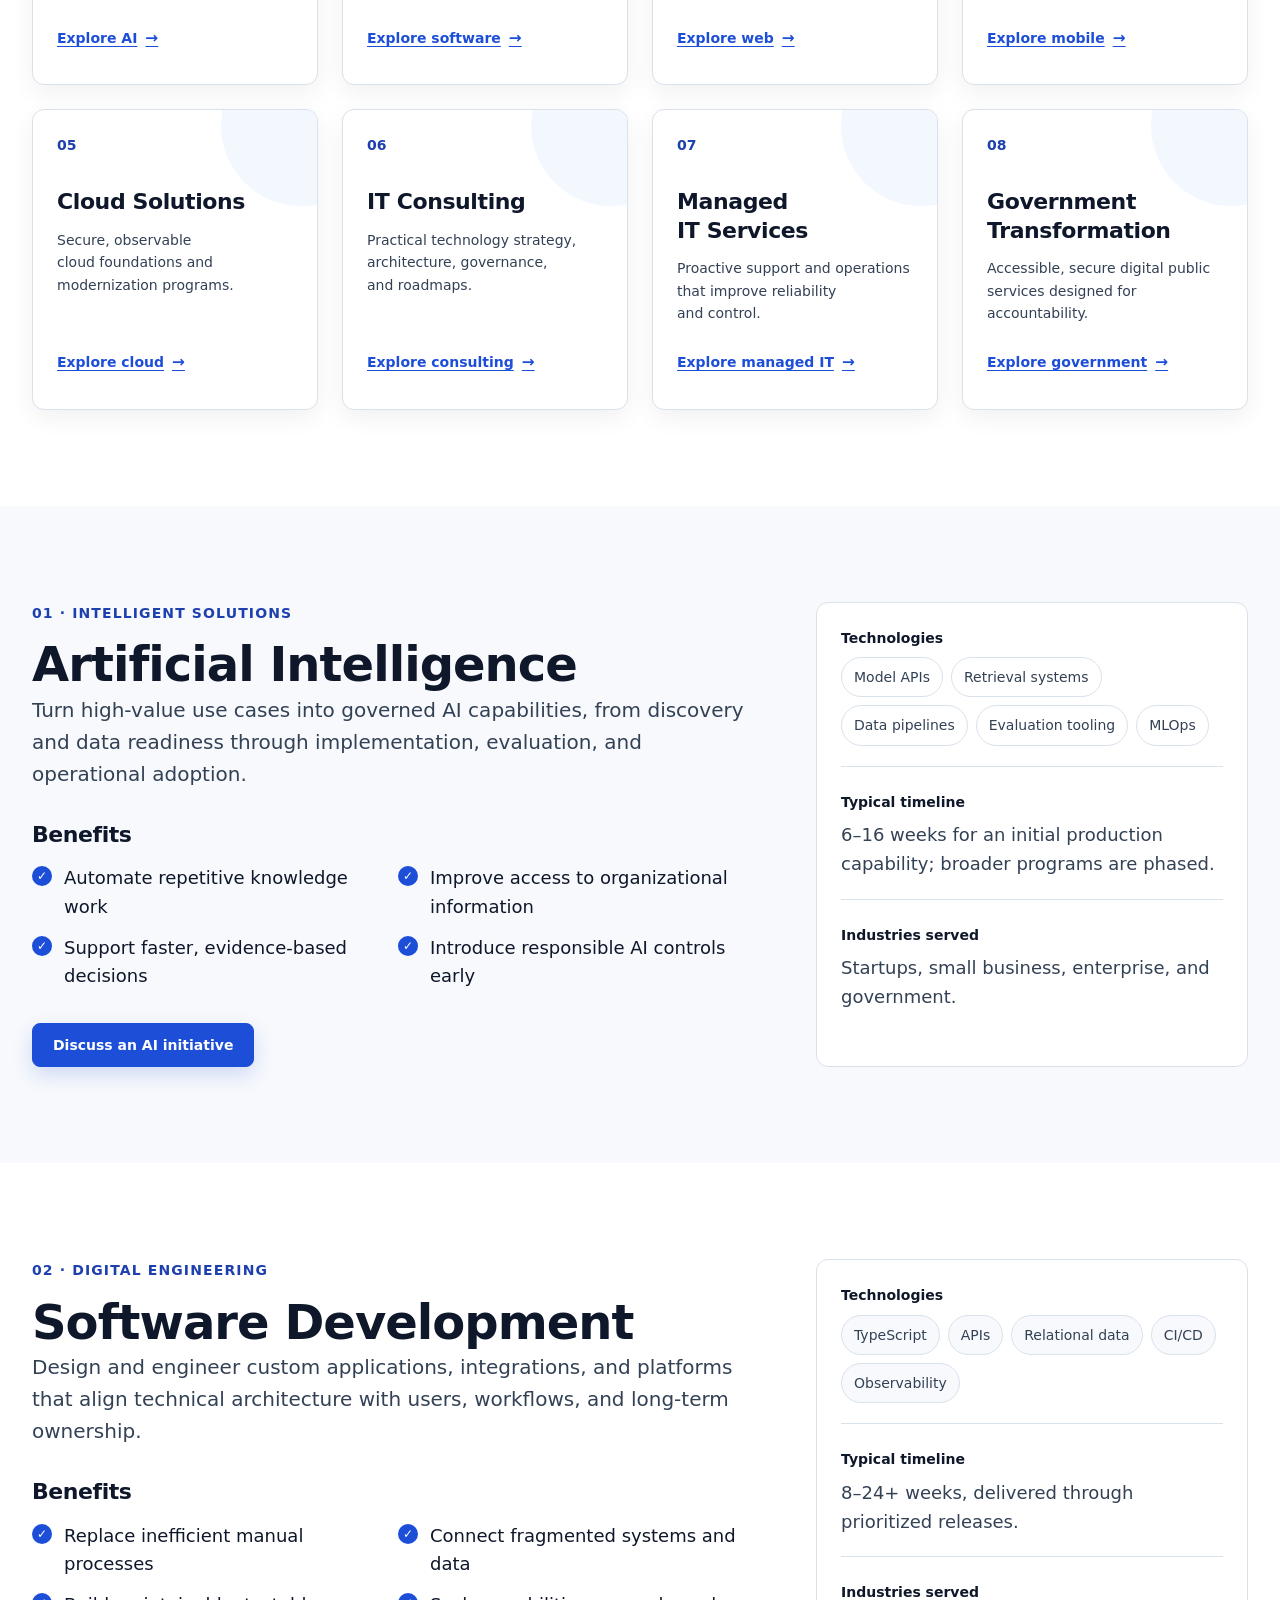
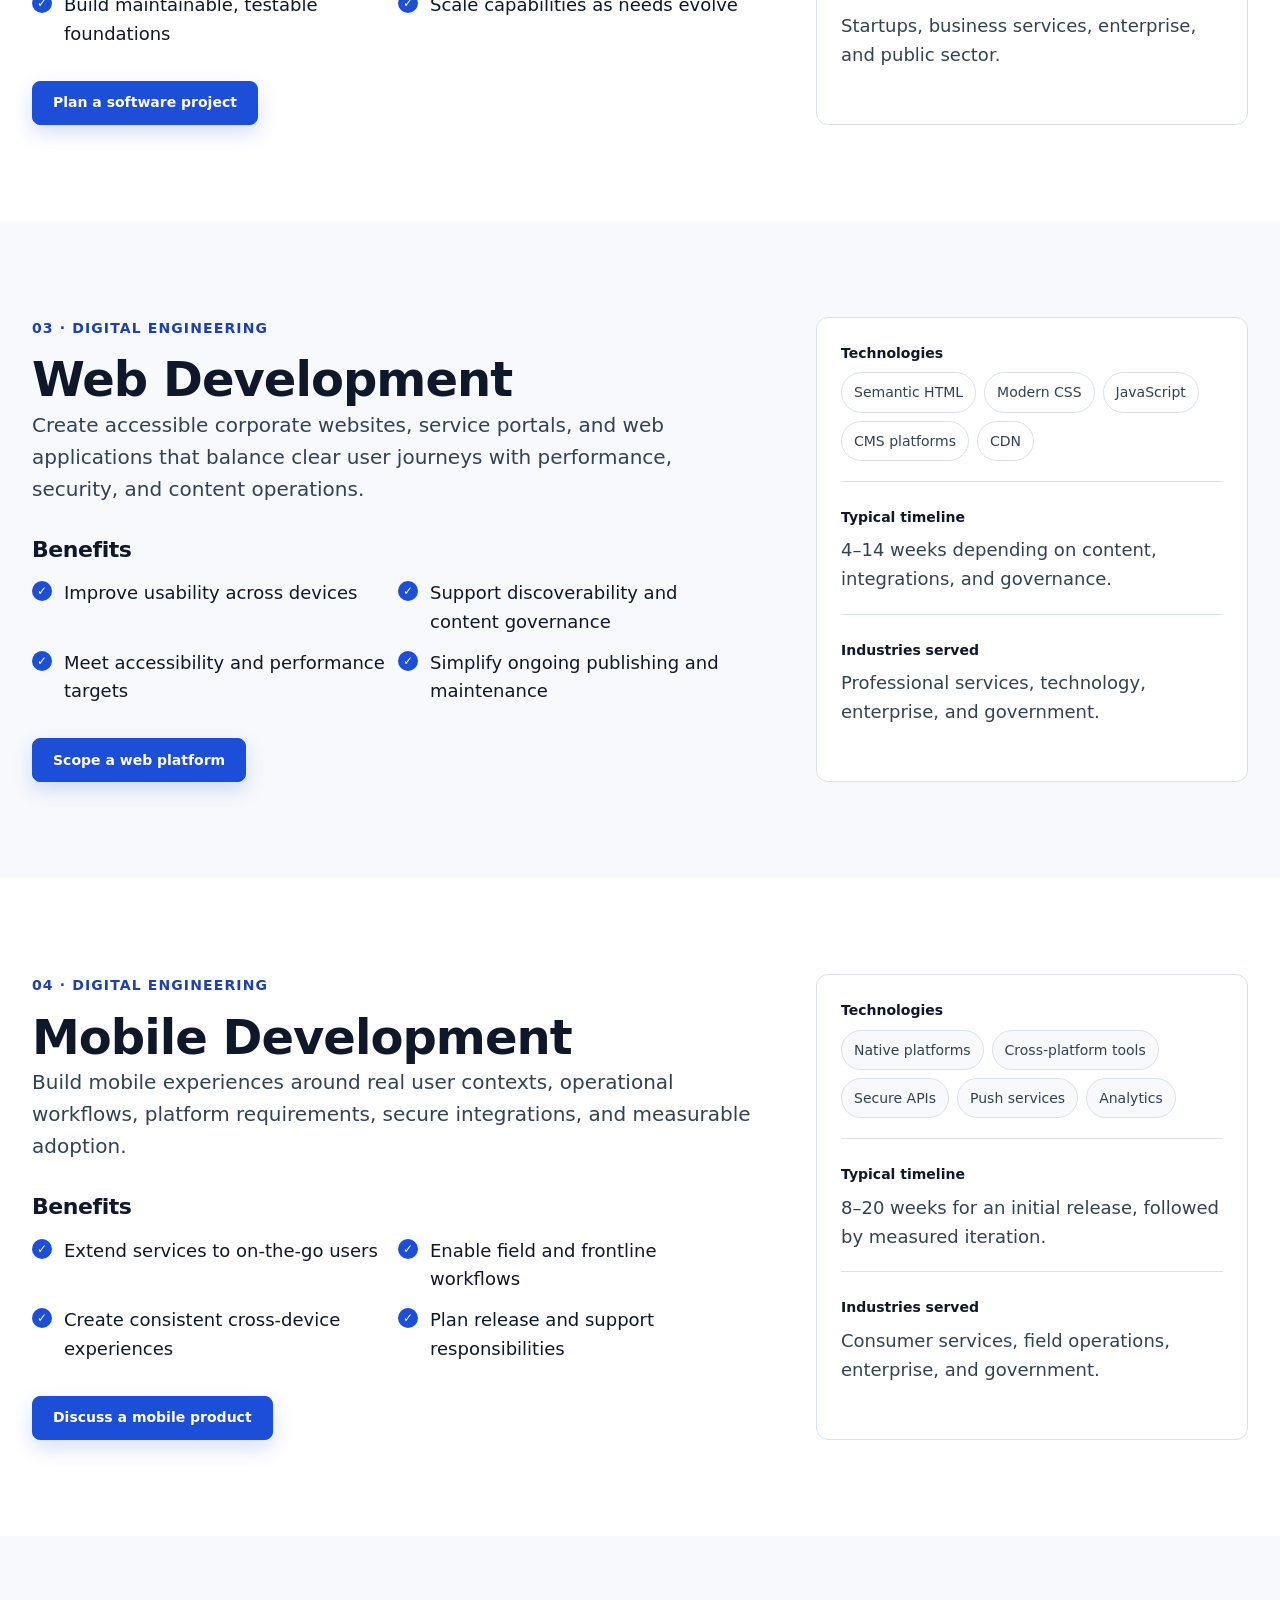
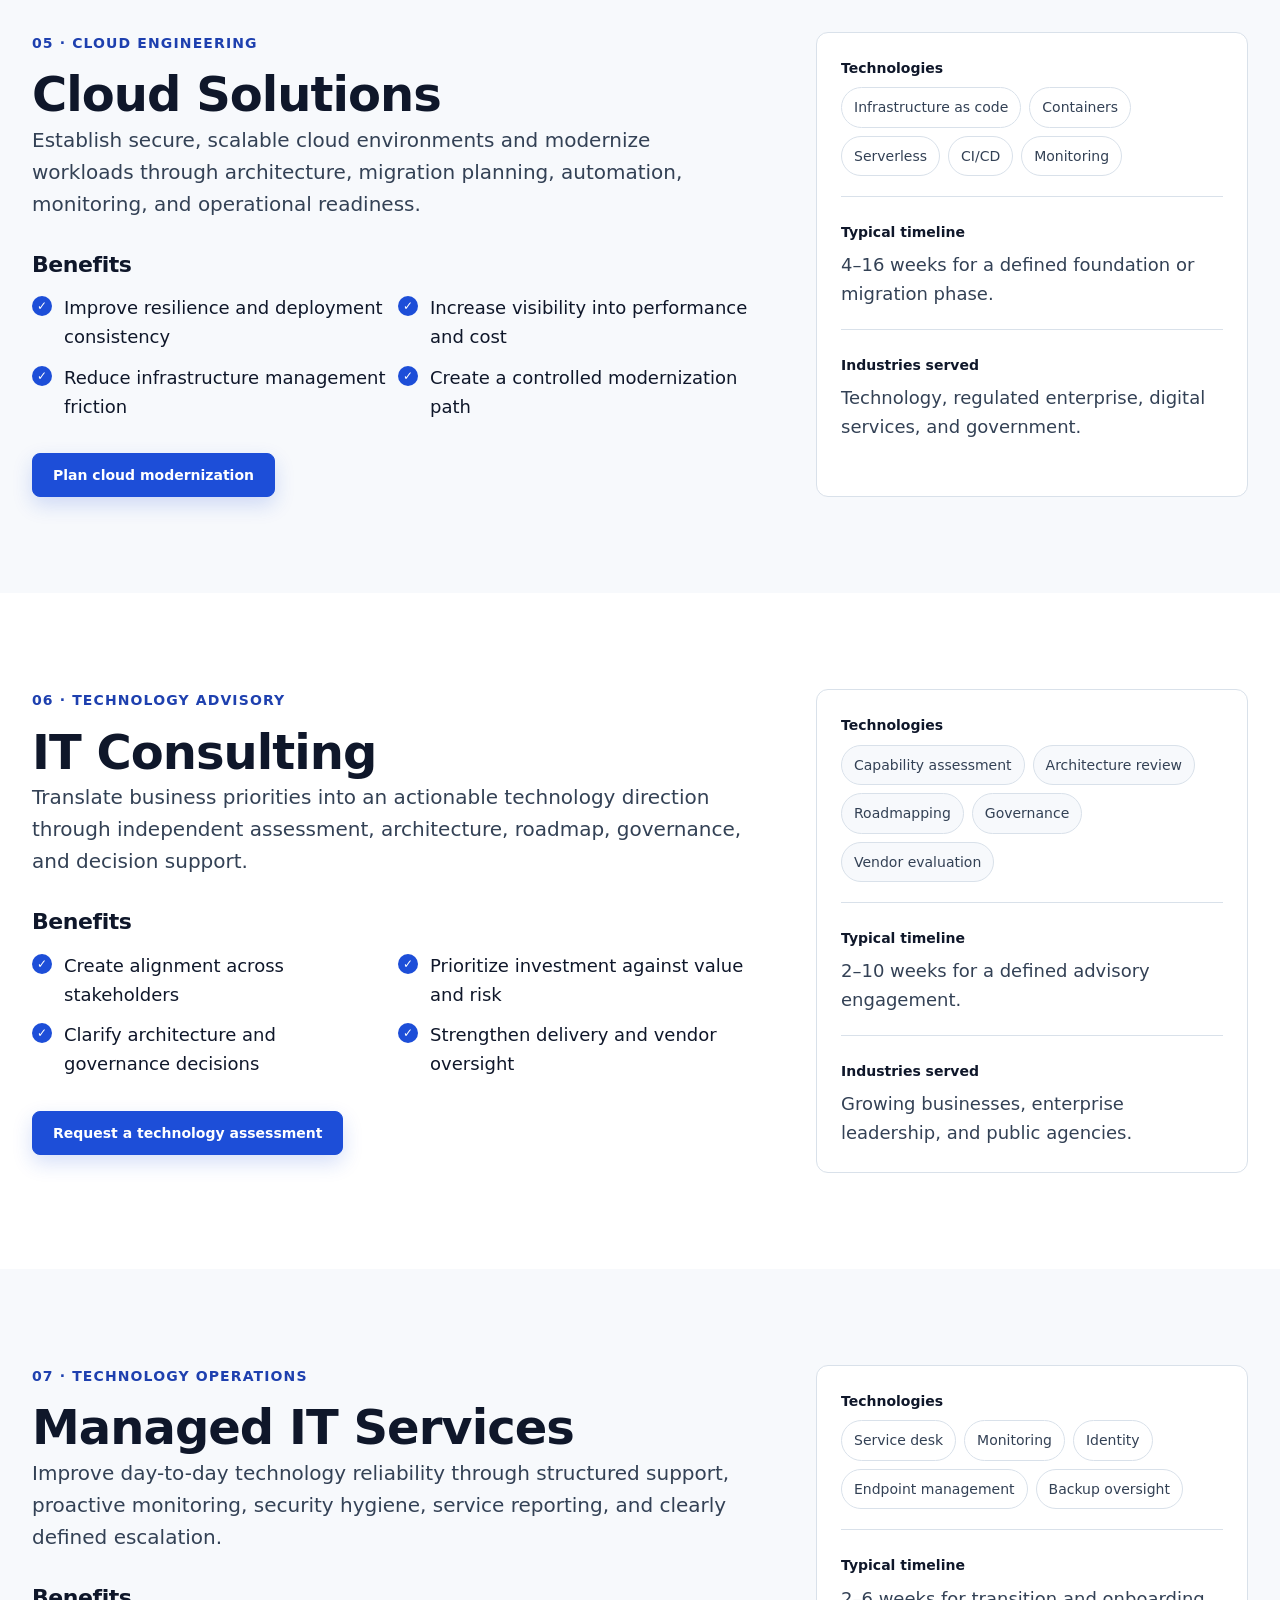
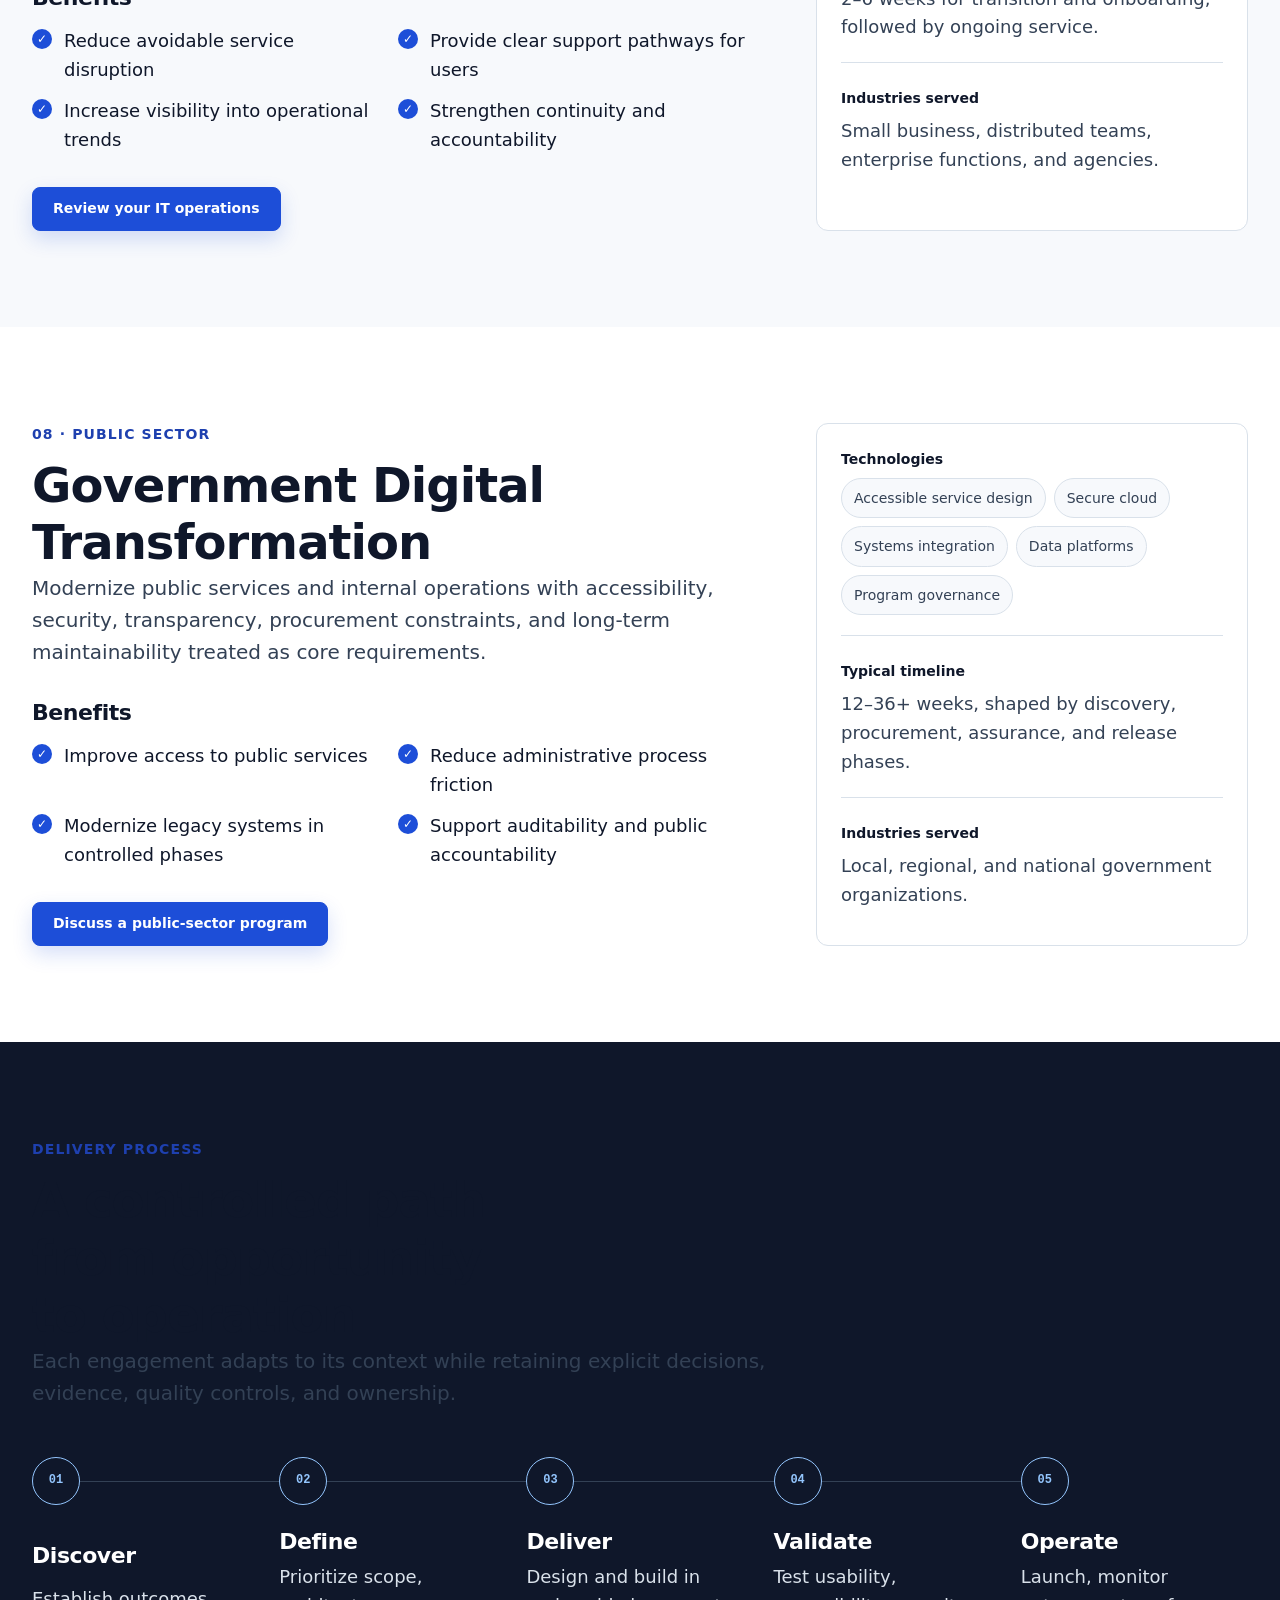
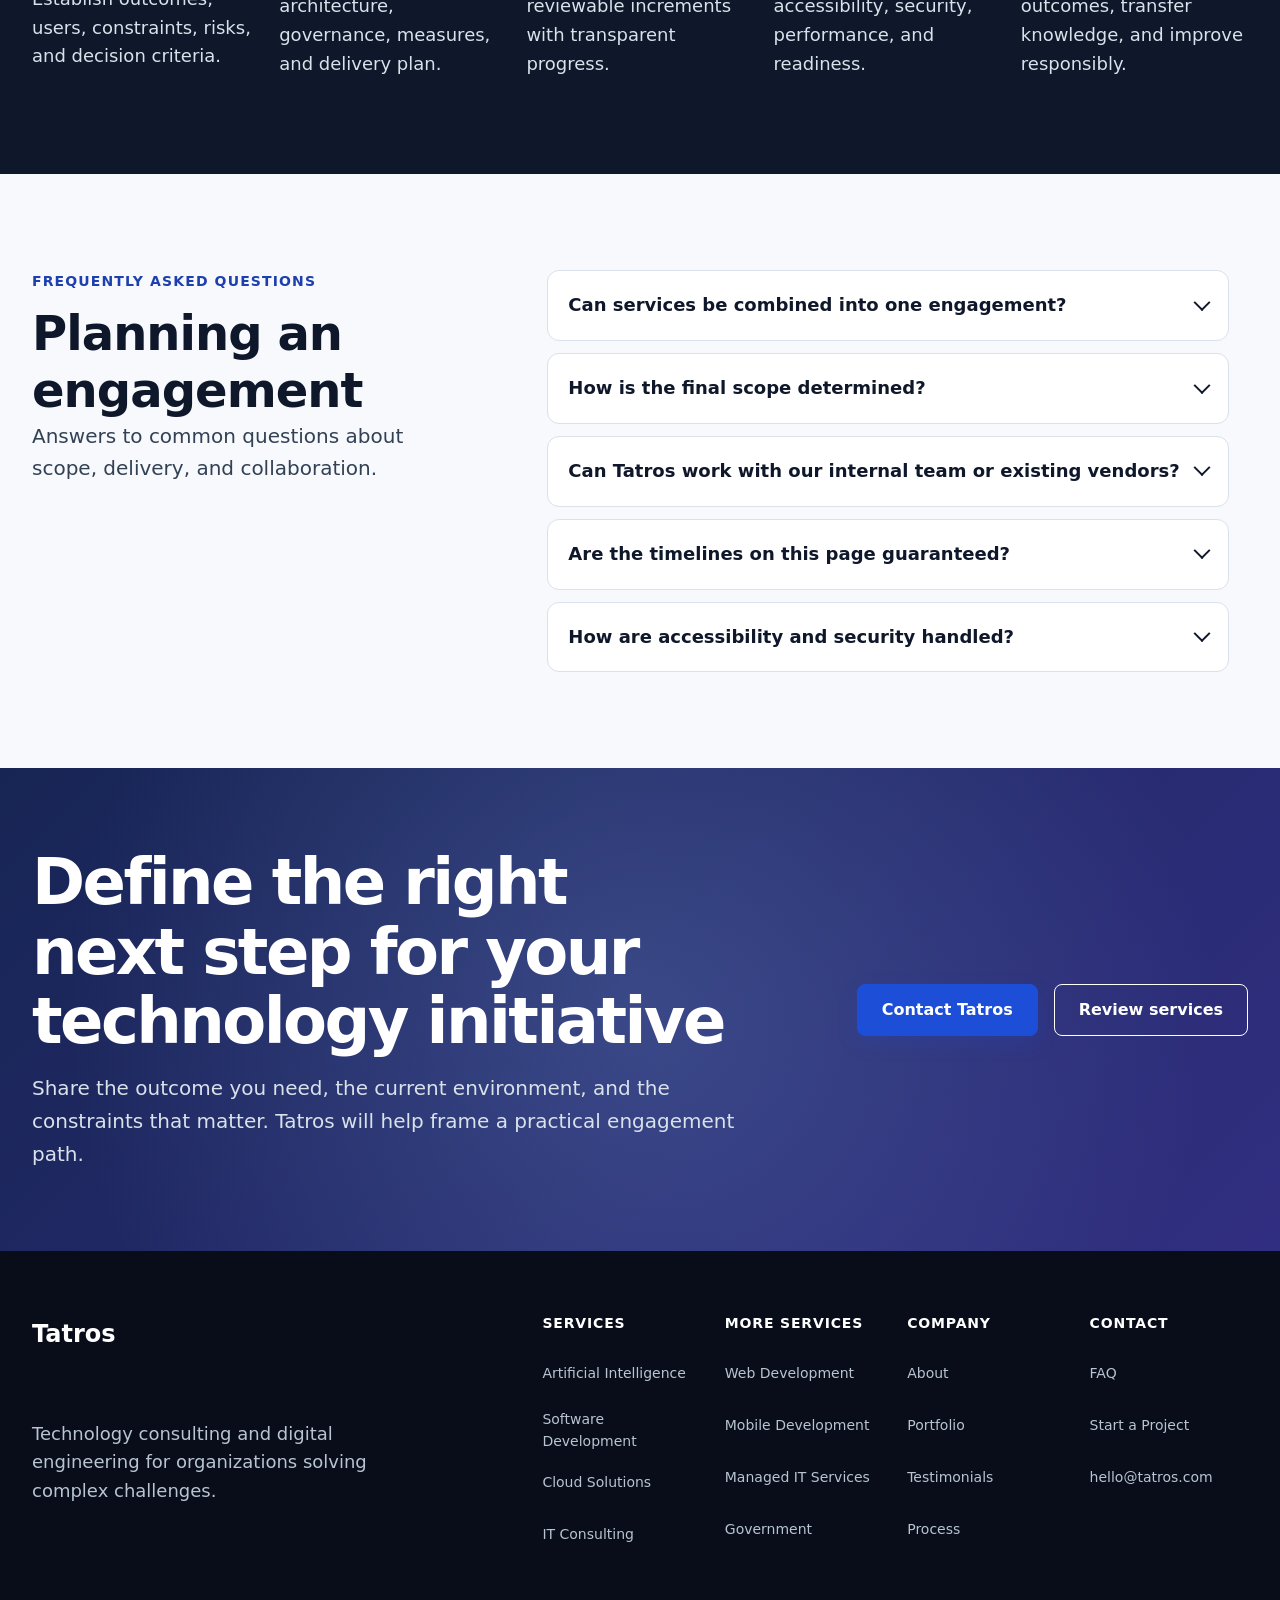
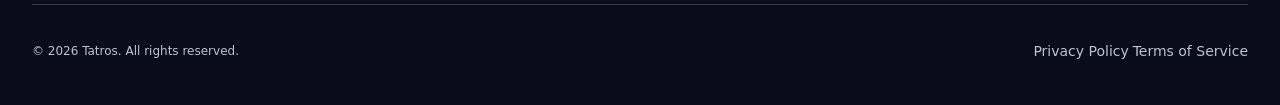
==== commit fb19f717: "feat: complete about page v1.0" ====
--- a/services.html
+++ b/services.html
@@ -6,6 +6,7 @@
     <meta name="description" content="Explore Tatros services across artificial intelligence, software, web and mobile engineering, cloud, IT consulting, managed IT, and government digital transformation.">
     <title>Technology Consulting and Digital Engineering Services | Tatros</title>
     <link rel="stylesheet" href="css/main.css">
+    <link rel="stylesheet" href="css/pages/services.css">
     <script src="js/components/navigation.js" defer></script>
   </head>
   <body>
@@ -30,7 +31,7 @@
             <li class="navigation__item navigation__item--has-submenu" data-navigation-item>
               <div class="navigation__item-row">
                 <a class="navigation__link" href="services.html" aria-current="page">Services</a>
-                <button class="navigation__submenu-toggle" type="button" aria-haspopup="true" aria-expanded="false" aria-controls="services-menu" aria-label="Show Services menu" data-submenu-toggle>
+                <button class="navigation__submenu-toggle" type="button" aria-expanded="false" aria-controls="services-menu" aria-label="Show Services menu" data-submenu-toggle>
                   <svg class="navigation__submenu-icon" viewBox="0 0 16 16" width="16" height="16" aria-hidden="true" focusable="false"><path d="m3 6 5 5 5-5" fill="none" stroke="currentColor" stroke-width="1.75" stroke-linecap="round" stroke-linejoin="round"></path></svg>
                 </button>
               </div>
@@ -48,7 +49,7 @@
             <li class="navigation__item navigation__item--has-submenu" data-navigation-item>
               <div class="navigation__item-row">
                 <a class="navigation__link" href="index.html#industries-title">Industries</a>
-                <button class="navigation__submenu-toggle" type="button" aria-haspopup="true" aria-expanded="false" aria-controls="industries-menu" aria-label="Show Industries menu" data-submenu-toggle>
+                <button class="navigation__submenu-toggle" type="button" aria-expanded="false" aria-controls="industries-menu" aria-label="Show Industries menu" data-submenu-toggle>
                   <svg class="navigation__submenu-icon" viewBox="0 0 16 16" width="16" height="16" aria-hidden="true" focusable="false"><path d="m3 6 5 5 5-5" fill="none" stroke="currentColor" stroke-width="1.75" stroke-linecap="round" stroke-linejoin="round"></path></svg>
                 </button>
               </div>
@@ -61,7 +62,7 @@
             </li>
             <li class="navigation__item"><a class="navigation__link" href="index.html#projects-title">Portfolio</a></li>
             <li class="navigation__item"><a class="navigation__link" href="/blog/">Insights</a></li>
-            <li class="navigation__item"><a class="navigation__link" href="index.html#why-tatros-title">About</a></li>
+            <li class="navigation__item"><a class="navigation__link" href="about.html">About</a></li>
             <li class="navigation__item"><a class="navigation__link" href="#contact">Contact</a></li>
           </ul>
           <a class="navigation__cta" href="#contact">Start a project</a>
@@ -250,7 +251,7 @@
           <nav class="site-footer__navigation" aria-label="Footer navigation">
             <div class="site-footer__group"><h2 class="site-footer__heading">Services</h2><ul class="site-footer__list" role="list"><li><a class="site-footer__link" href="#artificial-intelligence">Artificial Intelligence</a></li><li><a class="site-footer__link" href="#software-development">Software Development</a></li><li><a class="site-footer__link" href="#cloud-solutions">Cloud Solutions</a></li><li><a class="site-footer__link" href="#it-consulting">IT Consulting</a></li></ul></div>
             <div class="site-footer__group"><h2 class="site-footer__heading">More Services</h2><ul class="site-footer__list" role="list"><li><a class="site-footer__link" href="#web-development">Web Development</a></li><li><a class="site-footer__link" href="#mobile-development">Mobile Development</a></li><li><a class="site-footer__link" href="#managed-it-services">Managed IT Services</a></li><li><a class="site-footer__link" href="#government-digital-transformation">Government</a></li></ul></div>
-            <div class="site-footer__group"><h2 class="site-footer__heading">Company</h2><ul class="site-footer__list" role="list"><li><a class="site-footer__link" href="index.html#why-tatros-title">About</a></li><li><a class="site-footer__link" href="index.html#projects-title">Portfolio</a></li><li><a class="site-footer__link" href="index.html#testimonials-title">Testimonials</a></li><li><a class="site-footer__link" href="#process">Process</a></li></ul></div>
+            <div class="site-footer__group"><h2 class="site-footer__heading">Company</h2><ul class="site-footer__list" role="list"><li><a class="site-footer__link" href="about.html">About</a></li><li><a class="site-footer__link" href="index.html#projects-title">Portfolio</a></li><li><a class="site-footer__link" href="index.html#testimonials-title">Testimonials</a></li><li><a class="site-footer__link" href="#process">Process</a></li></ul></div>
             <div class="site-footer__group"><h2 class="site-footer__heading">Contact</h2><ul class="site-footer__list" role="list"><li><a class="site-footer__link" href="#faq">FAQ</a></li><li><a class="site-footer__link" href="#contact">Start a Project</a></li><li><a class="site-footer__link" href="mailto:hello@tatros.com">hello@tatros.com</a></li></ul></div>
           </nav>
         </div>
--- a/css/main.css
+++ b/css/main.css
@@ -13,8 +13,11 @@
 
 @import url("components/navigation.css");
 @import url("components/hero.css");
+@import url("components/trusted-by.css");
 @import url("components/services.css");
 @import url("components/buttons.css");
 @import url("components/cards.css");
+@import url("components/projects.css");
+@import url("components/why-choose.css");
 @import url("components/homepage-sections.css");
-@import url("pages/services.css");
+@import url("components/process.css");
--- a/css/pages/services.css
+++ b/css/pages/services.css
@@ -0,0 +1,331 @@
+/* ==========================================================================
+   Services Page: Shared Composition
+   ========================================================================== */
+
+.services-page {
+  overflow: hidden;
+  overflow: clip;
+}
+
+.services-page section[id] {
+  scroll-margin-top: calc(5rem + var(--tatros-space-6));
+}
+
+.services-page__section {
+  padding-block: clamp(var(--tatros-space-12), 8vw, var(--tatros-space-24));
+}
+
+.services-page__section--subtle {
+  background: var(--tatros-color-background-subtle);
+}
+
+.services-page__eyebrow {
+  color: var(--tatros-color-action-primary-hover);
+  font-size: var(--tatros-font-size-label);
+  font-weight: var(--tatros-font-weight-semibold);
+  letter-spacing: 0.08em;
+  margin-block-end: var(--tatros-space-3);
+  text-transform: uppercase;
+}
+
+.services-page__heading {
+  max-inline-size: 18ch;
+}
+
+.services-page__intro {
+  color: var(--tatros-color-text-secondary);
+  font-size: var(--tatros-font-size-body-large);
+  max-inline-size: 65ch;
+}
+
+/* ==========================================================================
+   Services Page Hero
+   ========================================================================== */
+
+.services-page-hero {
+  background:
+    radial-gradient(circle at 85% 20%, rgb(37 99 235 / 0.18), transparent 36%),
+    linear-gradient(145deg, var(--tatros-color-background-default) 0%, var(--tatros-color-background-subtle) 100%);
+  background:
+    radial-gradient(circle at 85% 20%, color-mix(in srgb, var(--tatros-color-blue-500) 18%, transparent), transparent 36%),
+    linear-gradient(145deg, var(--tatros-color-background-default) 0%, var(--tatros-color-background-subtle) 100%);
+  padding-block: clamp(var(--tatros-space-16), 10vw, var(--tatros-space-32));
+  position: relative;
+}
+
+.services-page-hero__layout {
+  align-items: center;
+  display: grid;
+  gap: clamp(var(--tatros-space-10), 7vw, var(--tatros-space-20));
+}
+
+.services-page-hero__title {
+  font-size: clamp(2.5rem, 7vw, 5rem);
+  letter-spacing: -0.045em;
+  line-height: 1.02;
+  max-inline-size: 13ch;
+}
+
+.services-page-hero__description {
+  color: var(--tatros-color-text-secondary);
+  font-size: clamp(var(--tatros-font-size-body-large), 2vw, var(--tatros-font-size-heading-5));
+  max-inline-size: 62ch;
+}
+
+.services-page-hero__actions {
+  align-items: center;
+  display: flex;
+  flex-wrap: wrap;
+  gap: var(--tatros-space-4);
+  margin-block-start: var(--tatros-space-8);
+}
+
+.services-page-hero__summary {
+  background: rgb(255 255 255 / 0.82);
+  background: color-mix(in srgb, var(--tatros-color-background-default) 82%, transparent);
+  border: 1px solid var(--tatros-color-border-default);
+  border-radius: var(--tatros-radius-extra-large);
+  box-shadow: var(--tatros-shadow-4);
+  display: grid;
+  gap: var(--tatros-space-3);
+  padding: clamp(var(--tatros-space-6), 5vw, var(--tatros-space-10));
+}
+
+.services-page-hero__summary-item {
+  align-items: center;
+  border-block-end: 1px solid var(--tatros-color-border-default);
+  display: flex;
+  gap: var(--tatros-space-4);
+  justify-content: space-between;
+  padding-block: var(--tatros-space-4);
+}
+
+.services-page-hero__summary-item:last-child {
+  border-block-end: 0;
+}
+
+.services-page-hero__summary-index {
+  color: var(--tatros-color-action-primary-hover);
+  font-size: var(--tatros-font-size-label);
+  font-weight: var(--tatros-font-weight-bold);
+}
+
+/* ==========================================================================
+   Services Overview
+   ========================================================================== */
+
+.services-overview__header {
+  margin-block-end: clamp(var(--tatros-space-8), 5vw, var(--tatros-space-12));
+}
+
+.services-overview__grid {
+  display: grid;
+  gap: var(--tatros-space-6);
+  grid-template-columns: minmax(0, 1fr);
+}
+
+.services-overview__card {
+  block-size: 100%;
+}
+
+.services-overview__number {
+  color: var(--tatros-color-action-primary-hover);
+  display: block;
+  font-size: var(--tatros-font-size-label);
+  font-weight: var(--tatros-font-weight-bold);
+  margin-block-end: var(--tatros-space-5);
+}
+
+/* ==========================================================================
+   Service Detail Sections
+   ========================================================================== */
+
+.service-detail__layout {
+  display: grid;
+  gap: clamp(var(--tatros-space-8), 6vw, var(--tatros-space-16));
+}
+
+.service-detail__description {
+  color: var(--tatros-color-text-secondary);
+  font-size: var(--tatros-font-size-body-large);
+  max-inline-size: 65ch;
+}
+
+.service-detail__subheading {
+  font-size: var(--tatros-font-size-heading-5);
+  margin-block: var(--tatros-space-8) var(--tatros-space-4);
+}
+
+.service-detail__benefits {
+  display: grid;
+  gap: var(--tatros-space-3);
+  list-style: none;
+  margin: 0;
+  padding: 0;
+}
+
+.service-detail__benefit {
+  align-items: flex-start;
+  display: flex;
+  gap: var(--tatros-space-3);
+}
+
+.service-detail__benefit::before {
+  background: var(--tatros-color-action-primary);
+  border-radius: var(--tatros-radius-full);
+  color: var(--tatros-color-text-inverse);
+  content: "\2713";
+  flex: 0 0 auto;
+  font-size: 0.75rem;
+  font-weight: var(--tatros-font-weight-bold);
+  line-height: 1.25rem;
+  margin-block-start: 0.125rem;
+  text-align: center;
+  inline-size: 1.25rem;
+}
+
+.service-detail__actions {
+  display: flex;
+  flex-wrap: wrap;
+  gap: var(--tatros-space-4);
+  margin-block-start: var(--tatros-space-8);
+}
+
+.service-detail__facts {
+  display: grid;
+  gap: var(--tatros-space-6);
+  margin: 0;
+}
+
+.service-detail__fact {
+  border-block-end: 1px solid var(--tatros-color-border-default);
+  padding-block-end: var(--tatros-space-5);
+}
+
+.service-detail__fact:last-child {
+  border-block-end: 0;
+  padding-block-end: 0;
+}
+
+.service-detail__fact dt {
+  color: var(--tatros-color-text-primary);
+  font-size: var(--tatros-font-size-label);
+  font-weight: var(--tatros-font-weight-bold);
+  margin-block-end: var(--tatros-space-2);
+}
+
+.service-detail__fact dd {
+  color: var(--tatros-color-text-secondary);
+  margin: 0;
+}
+
+.service-detail__technologies {
+  display: flex;
+  flex-wrap: wrap;
+  gap: var(--tatros-space-2);
+  list-style: none;
+  margin: 0;
+  padding: 0;
+}
+
+.service-detail__technology {
+  background: var(--tatros-color-background-subtle);
+  border: 1px solid var(--tatros-color-border-default);
+  border-radius: var(--tatros-radius-full);
+  color: var(--tatros-color-text-secondary);
+  font-size: var(--tatros-font-size-label);
+  padding: var(--tatros-space-2) var(--tatros-space-3);
+}
+
+.services-page__section--subtle .service-detail__technology {
+  background: var(--tatros-color-background-default);
+}
+
+/* ==========================================================================
+   Process, FAQ, and Contact CTA Integration
+   ========================================================================== */
+
+.services-process__header,
+.services-faq__header {
+  margin-block-end: clamp(var(--tatros-space-8), 5vw, var(--tatros-space-12));
+}
+
+.services-faq__layout {
+  display: grid;
+  gap: clamp(var(--tatros-space-8), 6vw, var(--tatros-space-16));
+}
+
+.services-contact-cta {
+  padding-block: clamp(var(--tatros-space-12), 8vw, var(--tatros-space-20));
+}
+
+/* ==========================================================================
+   Responsive Layout
+   ========================================================================== */
+
+@media (min-width: 48rem) {
+  .services-overview__grid {
+    grid-template-columns: repeat(2, minmax(0, 1fr));
+  }
+
+  .service-detail__benefits {
+    grid-template-columns: repeat(2, minmax(0, 1fr));
+  }
+
+  .services-faq__layout {
+    grid-template-columns: minmax(0, 0.75fr) minmax(0, 1.25fr);
+  }
+}
+
+@media (min-width: 75rem) {
+  .services-page-hero__layout {
+    grid-template-columns: minmax(0, 1.25fr) minmax(20rem, 0.75fr);
+  }
+
+  .services-overview__grid {
+    grid-template-columns: repeat(4, minmax(0, 1fr));
+  }
+
+  .service-detail__layout {
+    grid-template-columns: minmax(0, 1.25fr) minmax(20rem, 0.75fr);
+  }
+}
+
+@media (max-width: 47.999rem) {
+  .services-page-hero__actions .button,
+  .service-detail__actions .button {
+    inline-size: 100%;
+  }
+}
+
+/* ==========================================================================
+   Accessibility and Print
+   ========================================================================== */
+
+@media (prefers-reduced-motion: reduce) {
+  .services-page * {
+    scroll-behavior: auto;
+  }
+}
+
+@media (forced-colors: active) {
+  .services-page-hero__summary,
+  .service-detail__technology {
+    border: 1px solid CanvasText;
+  }
+}
+
+@media print {
+  .services-page-hero,
+  .services-page__section,
+  .services-contact-cta {
+    background: transparent;
+    padding-block: 2rem;
+  }
+
+  .services-page-hero__actions,
+  .service-detail__actions,
+  .services-contact-cta {
+    display: none;
+  }
+}
